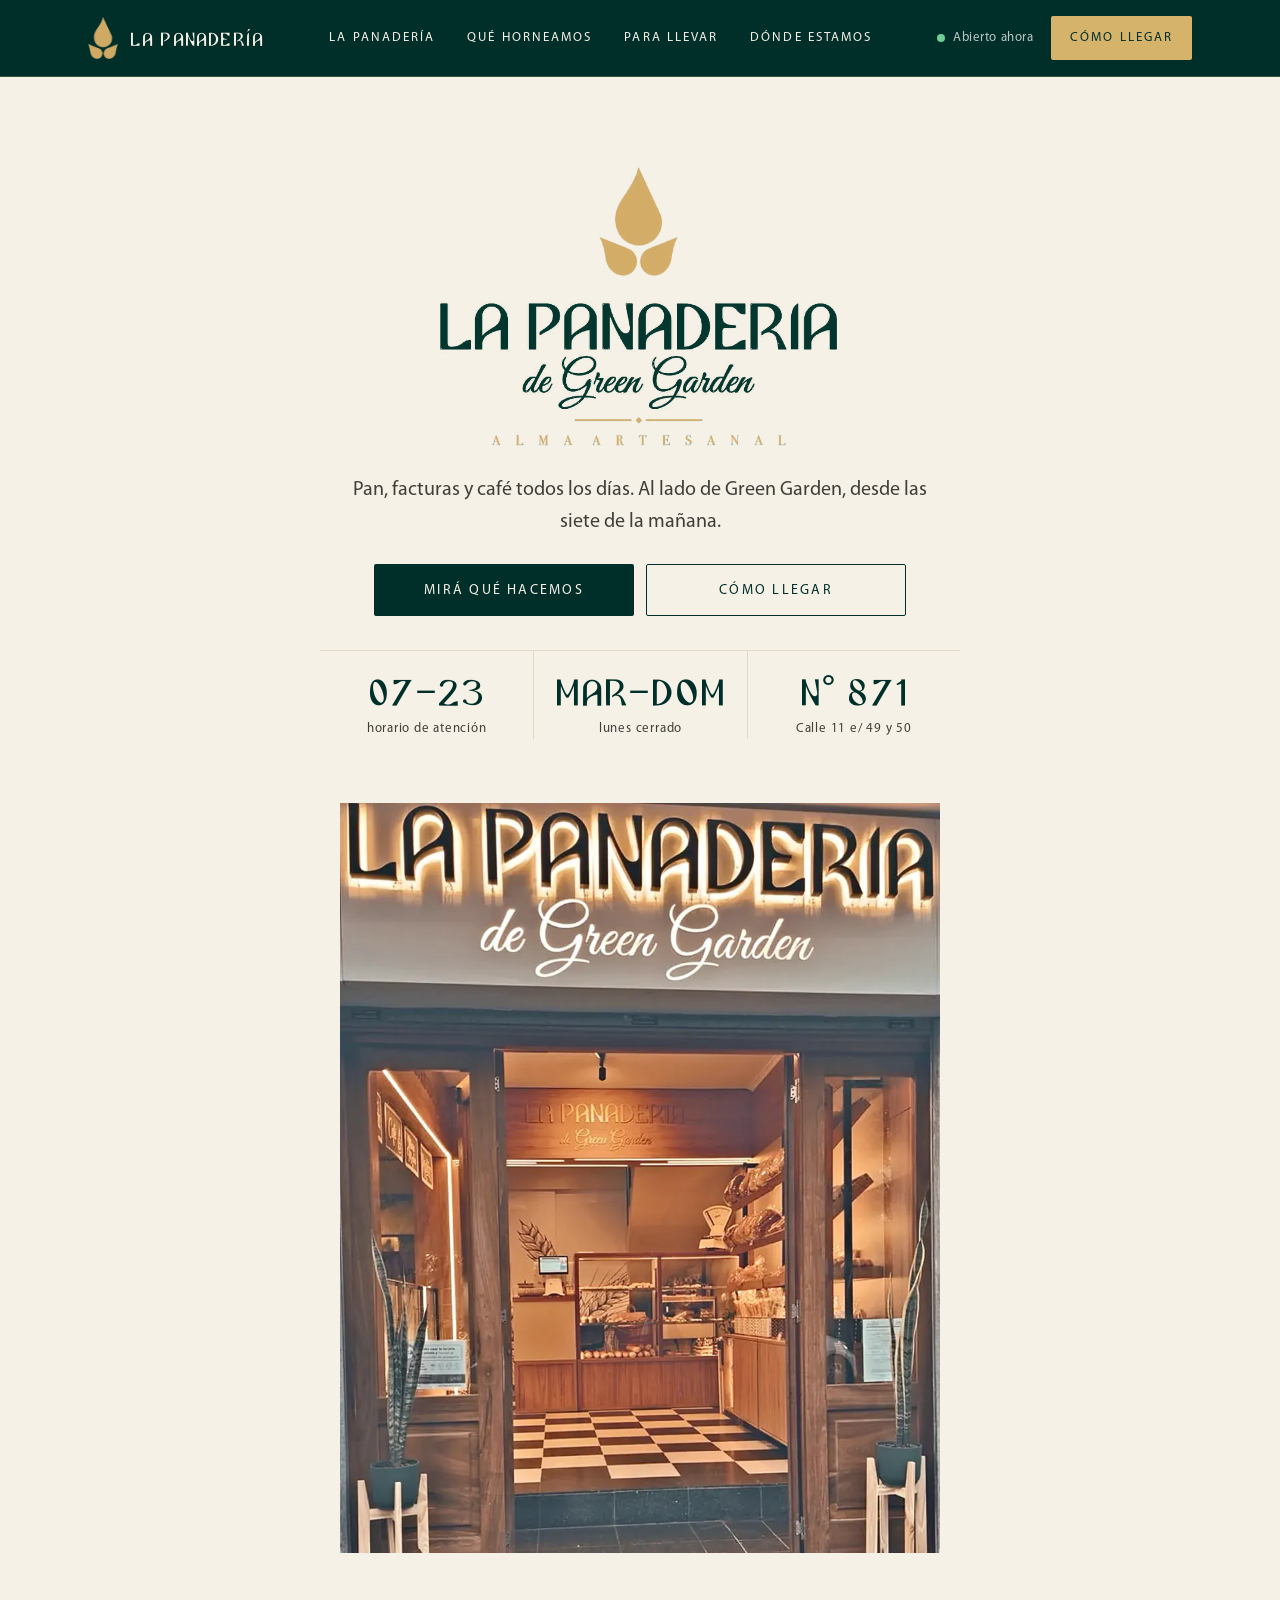
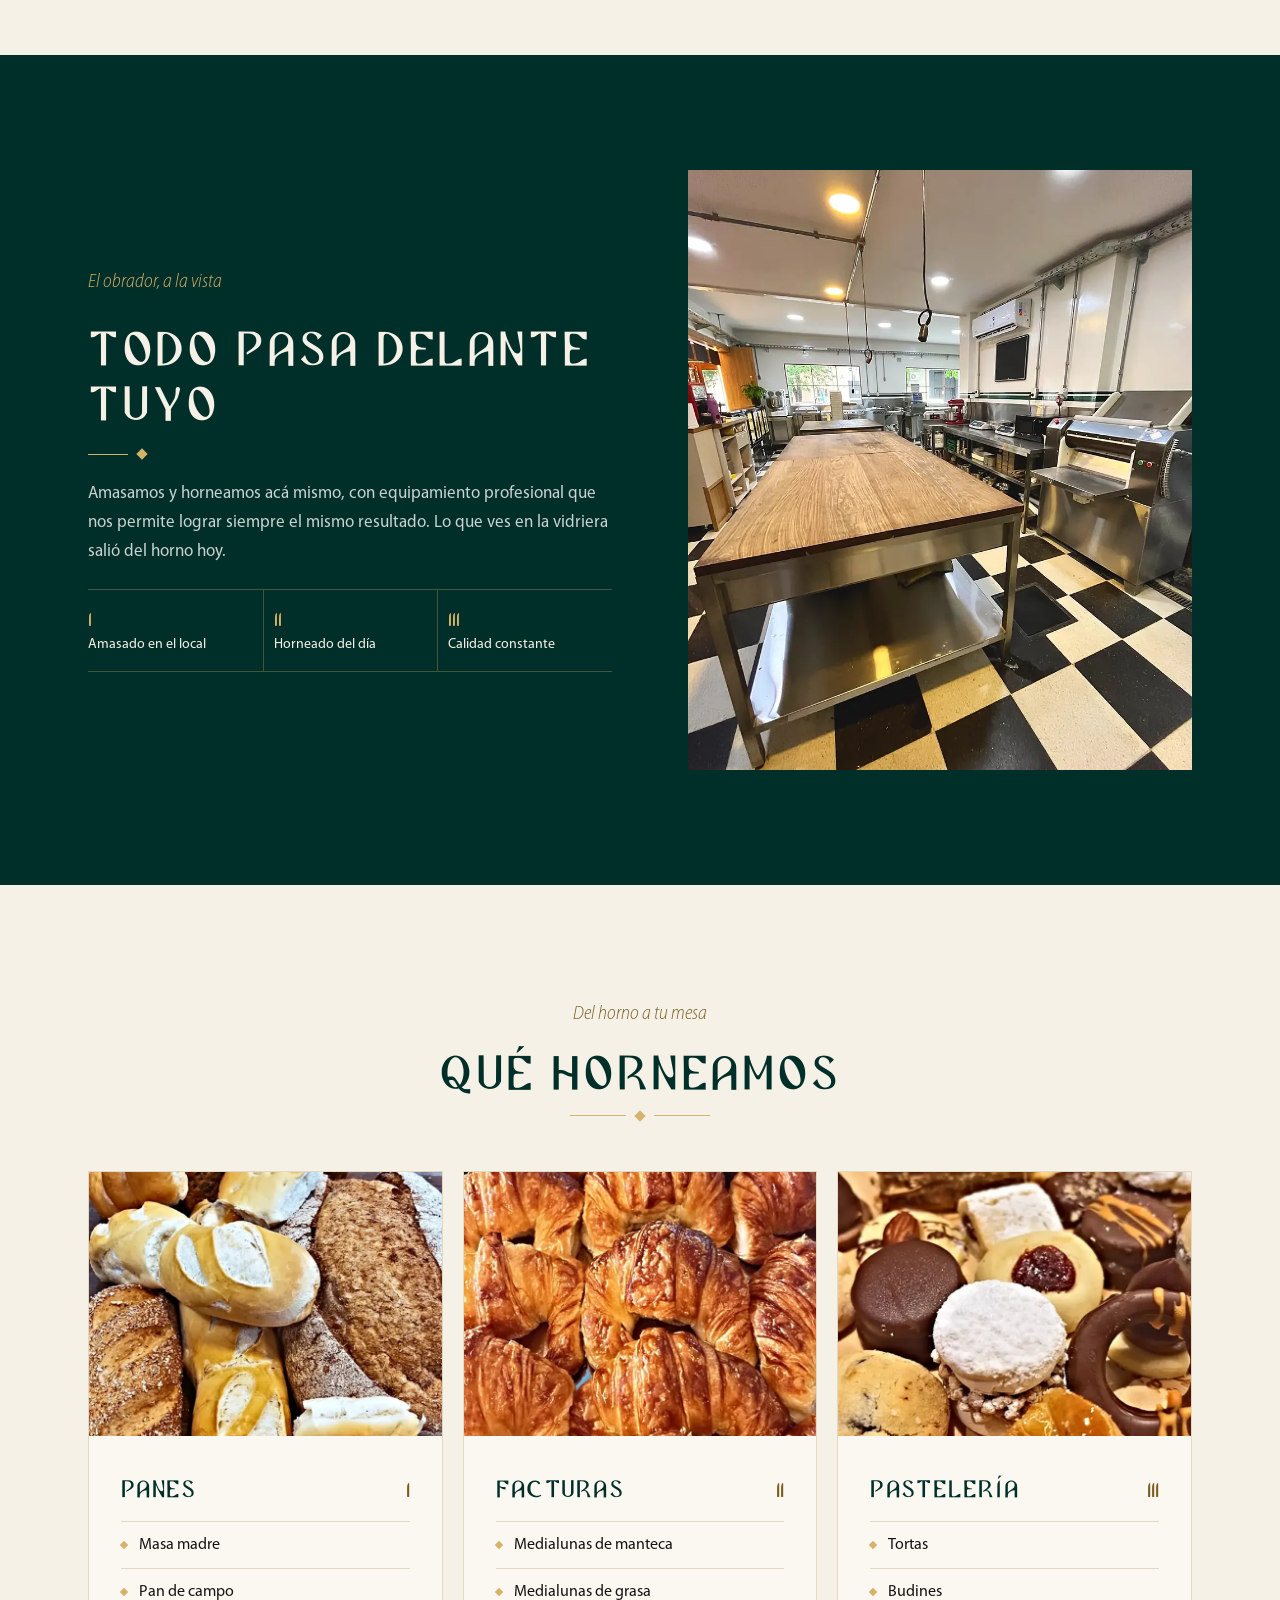
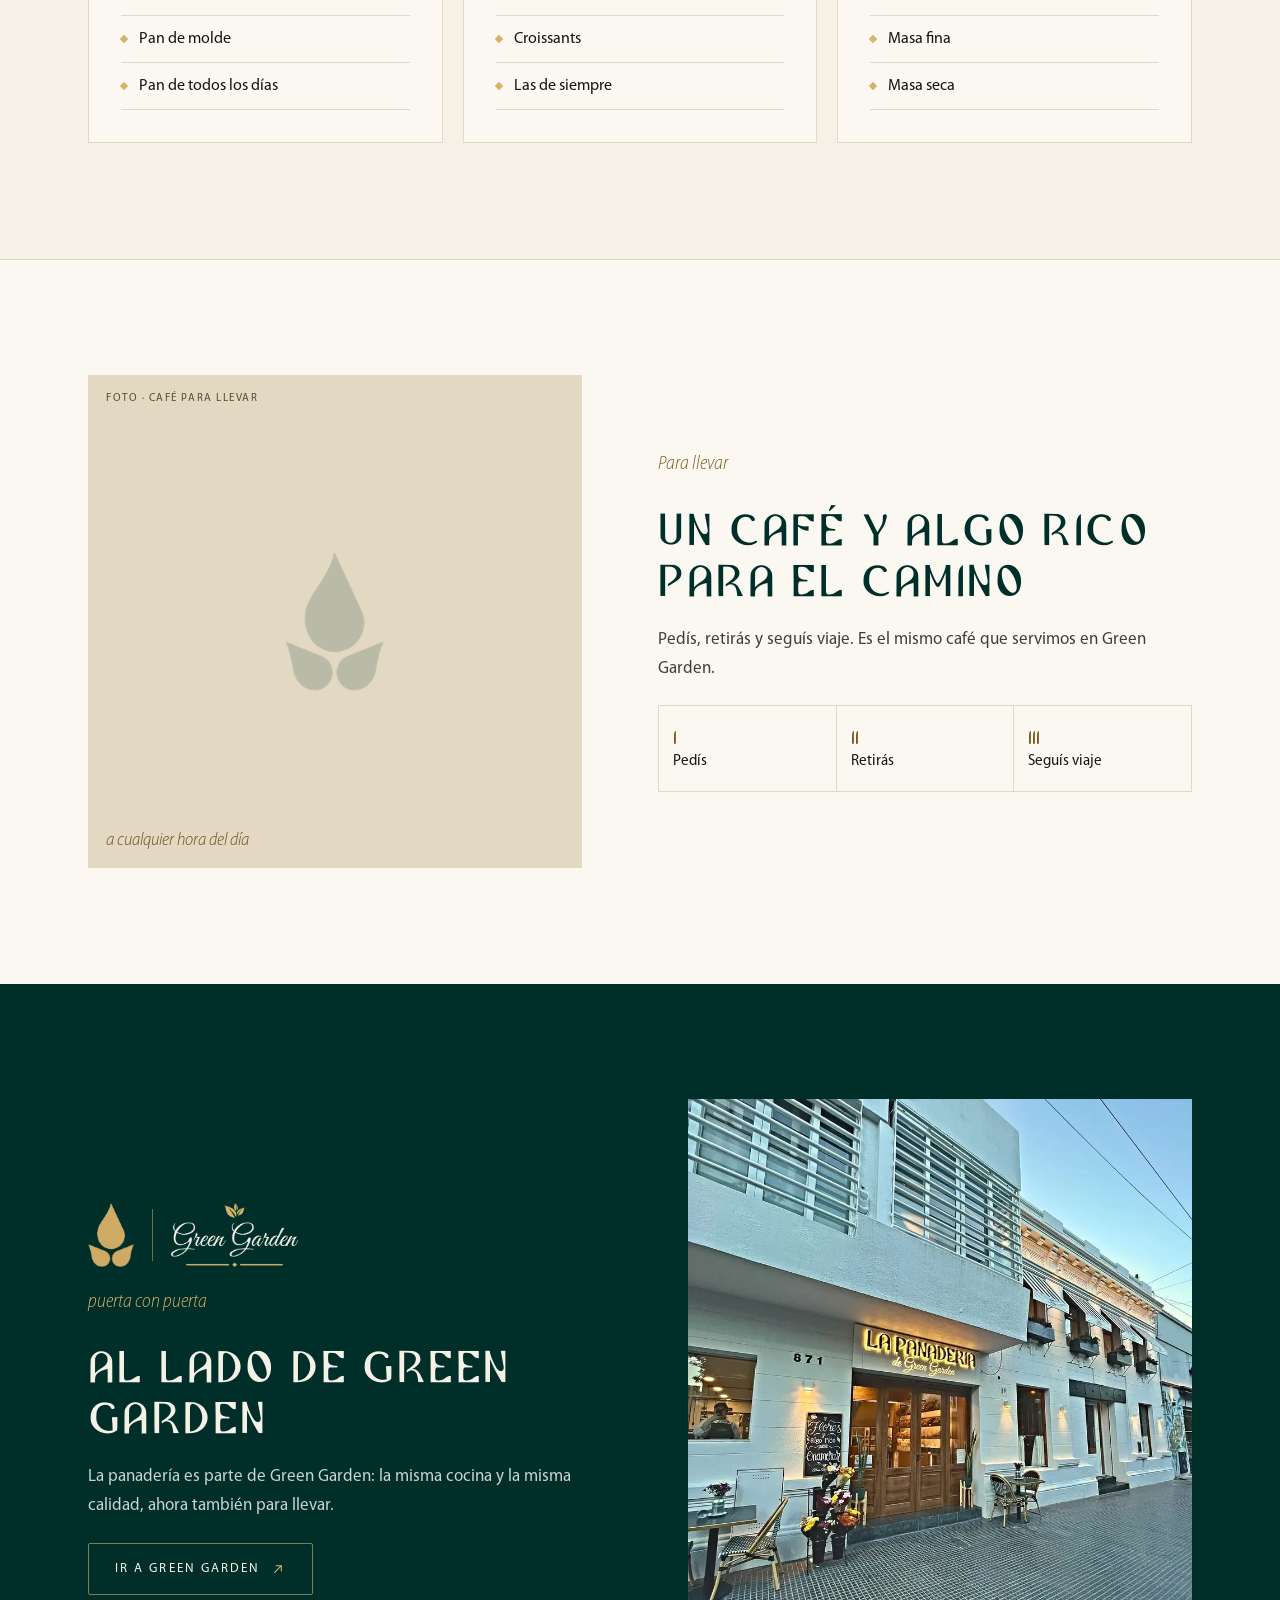
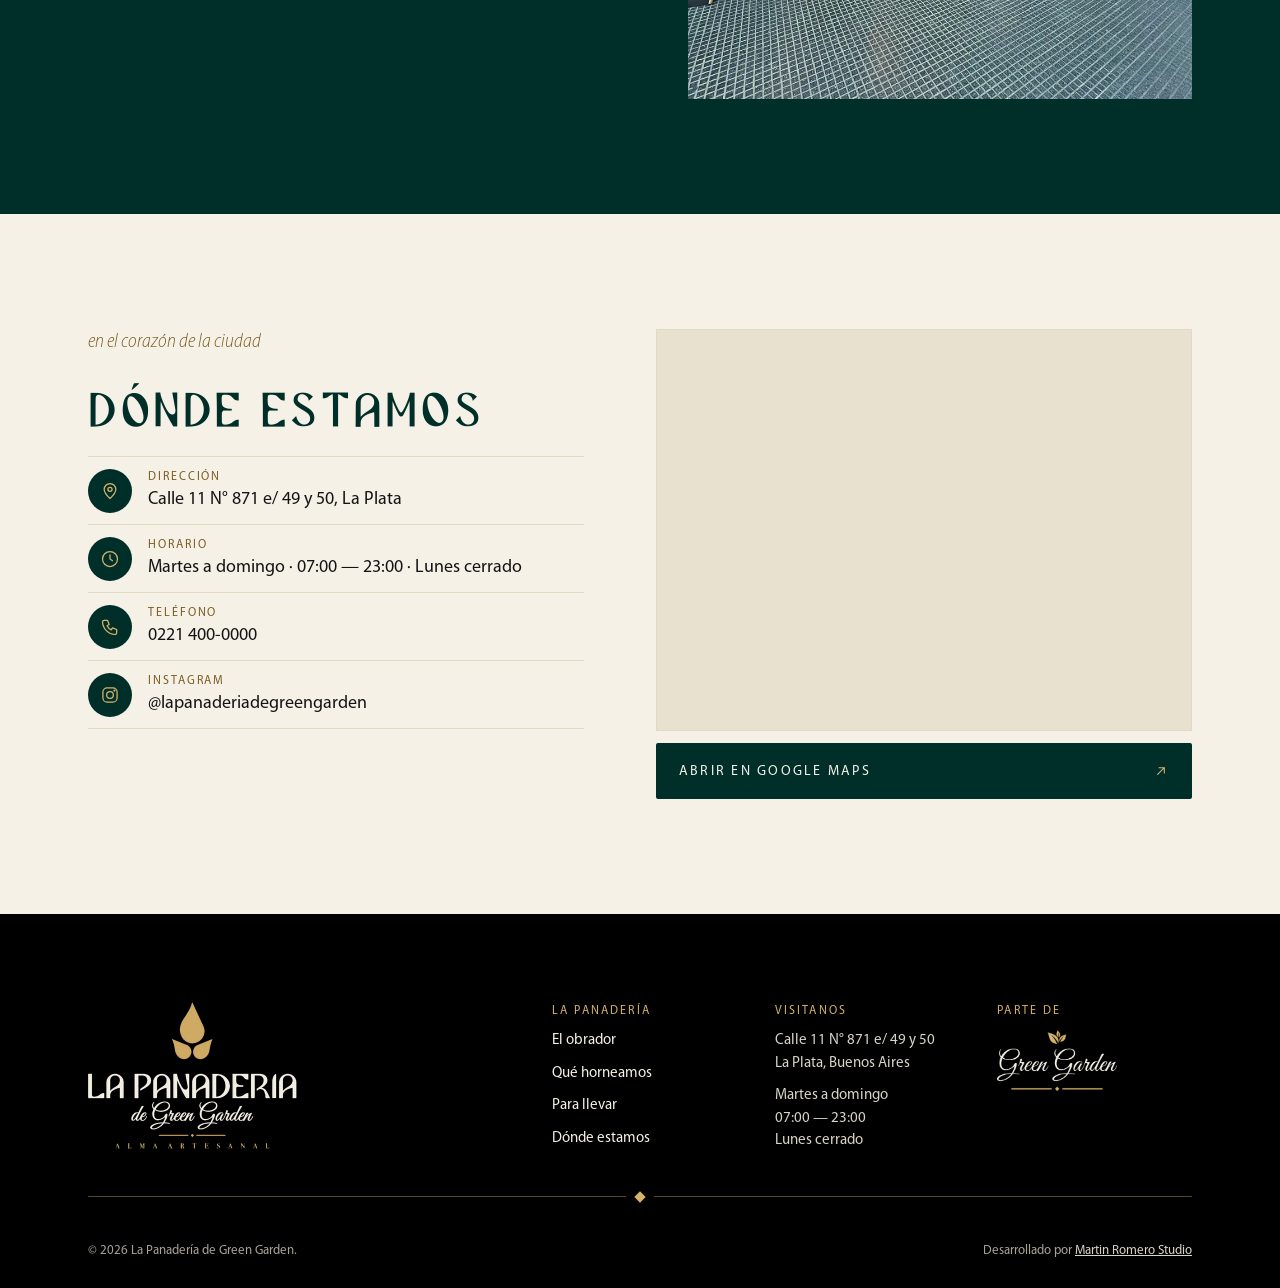
==== index.html @ d5b6a5be "Foto de las fachadas juntas en la sección Al lado de Green Garden Co-Authored-By: Claude Sonnet 5.5 " ====
<!doctype html>
<html lang="es">
<head>
<meta charset="utf-8">
<meta name="viewport" content="width=device-width, initial-scale=1">
<title>La Panadería de Green Garden</title>
<meta name="description" content="Pan, facturas y café todos los días. La Panadería de Green Garden, Calle 11 N° 871 e/ 49 y 50, La Plata. Abierto de martes a domingo de 07:00 a 23:00.">
<meta name="theme-color" content="#002f2a">
<meta property="og:type" content="website">
<meta property="og:locale" content="es_AR">
<meta property="og:site_name" content="La Panadería de Green Garden">
<meta property="og:title" content="La Panadería de Green Garden">
<meta property="og:description" content="Pan, facturas y café todos los días. Al lado de Green Garden, desde las siete de la mañana.">
<meta property="og:image" content="assets/img/og-image.jpg">
<meta property="og:image:width" content="1200">
<meta property="og:image:height" content="630">
<meta property="og:image:alt" content="Medialunas de manteca recién horneadas de La Panadería de Green Garden">
<!-- TODO (al tener dominio): og:image debe ser URL absoluta (https://TU-DOMINIO/assets/img/og-image.jpg); agregar también canonical y og:url -->
<meta name="twitter:card" content="summary_large_image">
<meta name="twitter:title" content="La Panadería de Green Garden">
<meta name="twitter:description" content="Pan, facturas y café todos los días. Al lado de Green Garden, desde las siete de la mañana.">
<meta name="twitter:image" content="assets/img/og-image.jpg">
<meta name="twitter:image:alt" content="Medialunas de manteca recién horneadas de La Panadería de Green Garden">
<link rel="icon" type="image/png" sizes="48x48" href="assets/img/favicon-48.png">
<link rel="apple-touch-icon" href="assets/img/apple-touch-icon.png">
<script type="application/ld+json">
{"@context":"https://schema.org","@type":"Bakery","name":"La Panadería de Green Garden","description":"Pan, facturas, pastelería y café para llevar, al lado de Green Garden.","servesCuisine":"Panadería","address":{"@type":"PostalAddress","streetAddress":"Calle 11 N° 871 e/ 49 y 50","addressLocality":"La Plata","addressRegion":"Buenos Aires","addressCountry":"AR"},"openingHoursSpecification":[{"@type":"OpeningHoursSpecification","dayOfWeek":["Tuesday","Wednesday","Thursday","Friday","Saturday","Sunday"],"opens":"07:00","closes":"23:00"}],"parentOrganization":{"@type":"Organization","name":"Green Garden","url":"https://www.greengarden.com.ar"}}
</script>
<link rel="preload" href="assets/fonts/GreenFont-Regular.woff2" as="font" type="font/woff2" crossorigin>
<link rel="preload" href="assets/fonts/GreenFont-Numeros.woff2" as="font" type="font/woff2" crossorigin>
<link rel="preload" href="assets/fonts/MyriadPro-Regular.woff2" as="font" type="font/woff2" crossorigin>
<link rel="stylesheet" href="styles.css">
</head>
<body>
<a class="skip" href="#inicio">Saltar al contenido</a>

<header class="site-header">
  <div class="header-in">
    <a class="brand" href="#inicio" aria-label="La Panadería de Green Garden, ir al inicio">
      <img src="assets/img/pan-iso.webp" alt="" width="30" height="42">
      <span class="brand-txt">
        <span class="brand-name">La Panadería</span>
      </span>
    </a>
    <nav class="nav-desk" aria-label="Principal">
      <a href="#mirada">La panadería</a>
      <a href="#horneamos">Qué horneamos</a>
      <a href="#vereda">Para llevar</a>
      <a href="#visitanos">Dónde estamos</a>
    </nav>
    <div class="header-right">
      <div class="status desk" data-status role="status">
        <span class="dot" aria-hidden="true"></span><span data-status-text>Abierto ahora</span>
      </div>
      <a class="btn btn-gold cta-desk" href="https://www.google.com/maps/search/?api=1&amp;query=Calle%2011%20871%20e%2049%20y%2050%20La%20Plata" target="_blank" rel="noopener">Cómo llegar</a>
      <button type="button" class="menu-btn" id="menu-btn" aria-label="Abrir menú" aria-expanded="false" aria-controls="nav-mob">
        <svg class="ico-open" width="22" height="22" viewBox="0 0 24 24" fill="none" stroke="currentColor" stroke-width="1.5" stroke-linecap="round" aria-hidden="true"><path d="M4 7h16M4 12h16M4 17h10"/></svg>
        <svg class="ico-close" width="22" height="22" viewBox="0 0 24 24" fill="none" stroke="currentColor" stroke-width="1.5" stroke-linecap="round" aria-hidden="true"><path d="M6 6l12 12M18 6L6 18"/></svg>
      </button>
    </div>
  </div>
  <nav class="nav-mob" id="nav-mob" aria-label="Menú móvil">
    <a href="#mirada">La panadería <span>→</span></a>
    <a href="#horneamos">Qué horneamos <span>→</span></a>
    <a href="#vereda">Para llevar <span>→</span></a>
    <a href="#visitanos">Dónde estamos <span>→</span></a>
    <div class="status" data-status><span class="dot" aria-hidden="true"></span><span><span data-status-text>Abierto ahora</span> · Martes a domingo 07:00 — 23:00</span></div>
  </nav>
</header>

<main>
  <section id="inicio" class="hero">
    <div class="wrap hero-top">
      <h1><img src="assets/img/pan-logo.webp" alt="La Panadería de Green Garden — Alma artesanal" width="672" height="473" fetchpriority="high" decoding="async"></h1>
      <p class="hero-lead">Pan, facturas y café todos los días. Al lado de Green Garden, desde las siete de la mañana.</p>
      <div class="hero-btns">
        <a class="btn btn-solid" href="#horneamos">Mirá qué hacemos</a>
        <a class="btn btn-line" href="#visitanos">Cómo llegar</a>
      </div>
      <div class="hero-meta">
        <div class="dato-num"><strong>07–23</strong><small>horario de atención</small></div>
        <div class="dato-num"><strong>Mar–Dom</strong><small>lunes cerrado</small></div>
        <div class="dato-num"><strong>N° 871</strong><small>Calle 11 e/ 49 y 50</small></div>
      </div>
    </div>
    <div class="wrap hero-photo">
      <figure class="photo photo-wide">
        <img class="cover" src="assets/img/fachada-la-panaderia.webp" width="900" height="1600" decoding="async" alt="Frente de La Panadería de Green Garden con el cartel iluminado, la puerta de madera abierta y el mostrador con panes al fondo">
      </figure>
    </div>
  </section>

  <section id="mirada" class="dark on-dark" aria-labelledby="mirada-titulo">
    <div class="wrap section split">
      <div class="col-text">
        <span class="eyebrow">El obrador, a la vista</span>
        <h2 id="mirada-titulo">Todo pasa delante tuyo</h2>
        <div class="divider left" aria-hidden="true"><i></i></div>
        <p class="lead">Amasamos y horneamos acá mismo, con equipamiento profesional que nos permite lograr siempre el mismo resultado. Lo que ves en la vidriera salió del horno hoy.</p>
        <ul class="pasos">
          <li><span class="num">I</span>Amasado en el local</li>
          <li><span class="num">II</span>Horneado del día</li>
          <li><span class="num">III</span>Calidad constante</li>
        </ul>
      </div>
      <div class="col-media">
        <figure class="photo photo-dark photo-obrador">
          <img class="cover" src="assets/img/obrador.webp" width="900" height="1200" loading="lazy" decoding="async" alt="Obrador de La Panadería: mesa de trabajo de madera y acero inoxidable, laminadora y batidoras sobre piso damero">
        </figure>
      </div>
    </div>
  </section>

  <section id="horneamos" aria-labelledby="horneamos-titulo">
    <div class="wrap horneamos">
      <div class="head-center">
        <span class="eyebrow">Del horno a tu mesa</span>
        <h2 id="horneamos-titulo">Qué horneamos</h2>
        <div class="divider" aria-hidden="true"><i></i></div>
      </div>
      <div class="prod">
        <article class="card">
          <figure class="photo"><img class="cover" src="assets/img/panes.webp" width="720" height="1280" loading="lazy" decoding="async" alt="Variedad de panes artesanales: pan de semillas, de salvado, baguettes y miñones sobre una tabla de madera"></figure>
          <div class="card-body">
            <div class="card-head"><h3>Panes</h3><span class="num" aria-hidden="true">I</span></div>
            <ul class="lista">
              <li><i class="rombo"></i>Masa madre</li>
              <li><i class="rombo"></i>Pan de campo</li>
              <li><i class="rombo"></i>Pan de molde</li>
              <li><i class="rombo"></i>Pan de todos los días</li>
            </ul>
          </div>
        </article>
        <article class="card">
          <figure class="photo"><img class="cover" src="assets/img/medialunas.webp" width="720" height="1280" loading="lazy" decoding="async" alt="Medialunas de manteca recién horneadas, brillantes y doradas, en una bandeja"></figure>
          <div class="card-body">
            <div class="card-head"><h3>Facturas</h3><span class="num" aria-hidden="true">II</span></div>
            <ul class="lista">
              <li><i class="rombo"></i>Medialunas de manteca</li>
              <li><i class="rombo"></i>Medialunas de grasa</li>
              <li><i class="rombo"></i>Croissants</li>
              <li><i class="rombo"></i>Las de siempre</li>
            </ul>
          </div>
        </article>
        <article class="card">
          <figure class="photo"><img class="cover" src="assets/img/pasteleria-masa-seca.webp" width="720" height="1280" loading="lazy" decoding="async" alt="Surtido de masa seca: alfajores de chocolate, pepas con dulce, cookies y barras de pastelería"></figure>
          <div class="card-body">
            <div class="card-head"><h3>Pastelería</h3><span class="num" aria-hidden="true">III</span></div>
            <ul class="lista">
              <li><i class="rombo"></i>Tortas</li>
              <li><i class="rombo"></i>Budines</li>
              <li><i class="rombo"></i>Masa fina</li>
              <li><i class="rombo"></i>Masa seca</li>
            </ul>
          </div>
        </article>
      </div>
    </div>
  </section>

  <section id="vereda" class="vereda" aria-labelledby="vereda-titulo">
    <div class="wrap section split">
      <div class="col-media">
        <figure class="photo photo-cafe">
          <img class="ph" src="assets/img/pan-iso-green.webp" width="131" height="184" loading="lazy" decoding="async" alt="" aria-hidden="true">
          <span class="tag">Foto · Café para llevar</span>
          <figcaption class="quote">a cualquier hora del día</figcaption>
        </figure>
      </div>
      <div class="col-text">
        <span class="eyebrow">Para llevar</span>
        <h2 id="vereda-titulo">Un café y algo rico para el camino</h2>
        <p class="lead">Pedís, retirás y seguís viaje. Es el mismo café que servimos en Green Garden.</p>
        <ol class="pasos">
          <li><span class="num">I</span>Pedís</li>
          <li><span class="num">II</span>Retirás</li>
          <li><span class="num">III</span>Seguís viaje</li>
        </ol>
      </div>
    </div>
  </section>

  <section class="dark on-dark gg" aria-labelledby="gg-titulo">
    <div class="wrap section split">
      <div class="col-text">
        <div class="logos">
          <img src="assets/img/pan-iso.webp" alt="La Panadería" width="46" height="64" loading="lazy" decoding="async">
          <span aria-hidden="true"></span>
          <img src="assets/img/gg-logo-light.webp" alt="Green Garden" width="128" height="64" loading="lazy" decoding="async">
        </div>
        <span class="eyebrow">puerta con puerta</span>
        <h2 id="gg-titulo">Al lado de Green Garden</h2>
        <p class="lead">La panadería es parte de Green Garden: la misma cocina y la misma calidad, ahora también para llevar.</p>
        <a class="btn btn-ghost" href="https://www.greengarden.com.ar" target="_blank" rel="noopener">Ir a Green Garden
          <svg width="16" height="16" viewBox="0 0 24 24" fill="none" stroke="#d6b36a" stroke-width="1.6" stroke-linecap="round" stroke-linejoin="round" aria-hidden="true"><path d="M7 17L17 7M9 7h8v8"/></svg>
        </a>
      </div>
      <div class="col-media">
        <figure class="photo photo-dark photo-gg">
          <img class="cover" src="assets/img/fachadas-juntas.webp" width="900" height="1200" loading="lazy" decoding="async" alt="Fachada de La Panadería de Green Garden, con su cartel iluminado y flores en la vereda, junto a la fachada de Green Garden con toldos a rayas">
        </figure>
      </div>
    </div>
  </section>

  <section id="visitanos" aria-labelledby="visita-titulo">
    <div class="wrap visitanos">
      <div class="col-text">
        <span class="eyebrow">en el corazón de la ciudad</span>
        <h2 id="visita-titulo">Dónde estamos</h2>
        <div class="datos">
          <div class="dato">
            <span class="ico"><svg width="20" height="20" viewBox="0 0 24 24" fill="none" stroke="currentColor" stroke-width="1.5" aria-hidden="true"><path d="M12 21s-7-6.2-7-11a7 7 0 0 1 14 0c0 4.8-7 11-7 11z"/><circle cx="12" cy="10" r="2.5"/></svg></span>
            <span><small>Dirección</small><b>Calle 11 N° 871 e/ 49 y 50, La Plata</b></span>
          </div>
          <div class="dato">
            <span class="ico"><svg width="20" height="20" viewBox="0 0 24 24" fill="none" stroke="currentColor" stroke-width="1.5" stroke-linecap="round" aria-hidden="true"><circle cx="12" cy="12" r="9"/><path d="M12 7v5l3 2"/></svg></span>
            <span><small>Horario</small><b>Martes a domingo · 07:00 — 23:00 · Lunes cerrado</b></span>
          </div>
          <!-- TODO: confirmar teléfono real con el cliente (0221 400-0000 parece de relleno) -->
          <a class="dato" href="tel:+542214000000">
            <span class="ico"><svg width="20" height="20" viewBox="0 0 24 24" fill="none" stroke="currentColor" stroke-width="1.5" stroke-linejoin="round" aria-hidden="true"><path d="M5 4h4l2 5-2.5 1.5a11 11 0 0 0 5 5L15 13l5 2v4a2 2 0 0 1-2 2A16 16 0 0 1 3 6a2 2 0 0 1 2-2z"/></svg></span>
            <span><small>Teléfono</small><b>0221 400-0000</b></span>
          </a>
          <!-- TODO: reemplazar por la URL real del perfil de Instagram -->
          <a class="dato" href="https://instagram.com/" target="_blank" rel="noopener">
            <span class="ico"><svg width="20" height="20" viewBox="0 0 24 24" fill="none" stroke="currentColor" stroke-width="1.5" aria-hidden="true"><rect x="3.5" y="3.5" width="17" height="17" rx="5"/><circle cx="12" cy="12" r="4"/><circle cx="17.3" cy="6.7" r=".6"/></svg></span>
            <span><small>Instagram</small><b>@lapanaderiadegreengarden</b></span>
          </a>
        </div>
      </div>
      <div class="mapa-col">
        <div class="mapa">
          <iframe title="Mapa: Calle 11 N° 871 e/ 49 y 50, La Plata" loading="lazy" referrerpolicy="no-referrer-when-downgrade" src="https://www.google.com/maps?q=Calle%2011%20871%20e%2049%20y%2050%20La%20Plata&amp;output=embed"></iframe>
        </div>
        <a class="btn btn-solid btn-map" href="https://www.google.com/maps/search/?api=1&amp;query=Calle%2011%20871%20e%2049%20y%2050%20La%20Plata" target="_blank" rel="noopener">Abrir en Google Maps
          <svg width="16" height="16" viewBox="0 0 24 24" fill="none" stroke="#d6b36a" stroke-width="1.6" stroke-linecap="round" stroke-linejoin="round" aria-hidden="true"><path d="M7 17L17 7M9 7h8v8"/></svg>
        </a>
      </div>
    </div>
  </section>
</main>

<footer class="site-footer">
  <div class="wrap foot-in">
    <div class="foot-top">
      <img src="assets/img/pan-logo-light.webp" alt="La Panadería de Green Garden" width="210" height="148" loading="lazy" decoding="async">
      <div class="foot-cols">
        <nav class="foot-col" aria-label="Pie de página">
          <h3>La panadería</h3>
          <a href="#mirada">El obrador</a>
          <a href="#horneamos">Qué horneamos</a>
          <a href="#vereda">Para llevar</a>
          <a href="#visitanos">Dónde estamos</a>
        </nav>
        <div class="foot-col">
          <h3>Visitanos</h3>
          <span>Calle 11 N° 871 e/ 49 y 50<br>La Plata, Buenos Aires</span>
          <span>Martes a domingo<br>07:00 — 23:00<br>Lunes cerrado</span>
        </div>
        <div class="foot-col">
          <h3>Parte de</h3>
          <a href="https://www.greengarden.com.ar" target="_blank" rel="noopener"><img src="assets/img/gg-logo-light.webp" alt="Green Garden" width="120" height="60" loading="lazy" decoding="async"></a>
        </div>
      </div>
    </div>
    <div class="divider full" aria-hidden="true"><i></i></div>
    <div class="foot-bottom">
      <span>© <span id="year">2026</span> La Panadería de Green Garden.</span>
      <span>Desarrollado por <a href="https://www.martinromerostudio.com.ar" target="_blank" rel="noopener">Martin Romero Studio</a></span>
    </div>
  </div>
</footer>

<script src="main.js" defer></script>
</body>
</html>
---- styles.css ----
/* La Panadería de Green Garden — estilos */
@font-face{font-family:"GG Display";src:url("assets/fonts/GreenFont-Regular.woff2") format("woff2");font-display:swap}
@font-face{font-family:"GG Display";src:url("assets/fonts/GreenFont-Numeros.woff2") format("woff2");font-display:swap;unicode-range:U+0030-0039}
@font-face{font-family:"GG Sans";src:url("assets/fonts/MyriadPro-Regular.woff2") format("woff2");font-display:swap}
@font-face{font-family:"GG Italic";src:url("assets/fonts/MyriadPro-LightSemiCnIt.woff2") format("woff2");font-display:swap}

:root{
  --verde:#002f2a;
  --verde-2:#0b3f39;
  --dorado:#d6b36a;
  --dorado-txt:#7A5C22;
  --crema:#F6F1E6;
  --crema-2:#FBF8F1;
  --crema-3:#E9E1CF;
  --linea:#E3D9C3;
  --tinta:#141414;
  --tinta-2:#3F3F3A;
  --header-h:76px;
  --gutter:clamp(20px,5vw,48px);
  --display:"GG Display","GG Sans","Myriad Pro","Segoe UI",sans-serif;
  --sans:"GG Sans","Myriad Pro","Segoe UI",sans-serif;
  --italic:"GG Italic","GG Sans","Myriad Pro","Segoe UI",sans-serif;
  --radius:2px;
}

*,*::before,*::after{box-sizing:border-box}
html{scroll-behavior:smooth}
body{margin:0;font-family:var(--sans);color:var(--tinta);background:var(--crema);line-height:1.5;-webkit-font-smoothing:antialiased}
img{max-width:100%;height:auto;display:block}
a{color:var(--dorado-txt)}
a:hover{color:var(--verde)}
section[id]{scroll-margin-top:var(--header-h)}
:focus-visible{outline:2px solid var(--dorado);outline-offset:3px}
.skip{position:absolute;left:-9999px;top:8px;background:var(--dorado);color:var(--verde);padding:10px 16px;z-index:50}
.skip:focus{left:8px}

.wrap{max-width:1200px;margin:0 auto;padding-inline:var(--gutter)}

/* ---------- tipografía común ---------- */
.eyebrow{font-family:var(--italic);font-size:19px;color:var(--dorado-txt)}
.on-dark .eyebrow,.on-dark.eyebrow{color:var(--dorado)}
h2{margin:0;font-family:var(--display);font-weight:400;text-transform:uppercase;letter-spacing:.05em;line-height:1.05;font-size:clamp(32px,4.4vw,52px);color:var(--verde)}
.on-dark h2{color:var(--crema)}
.lead{margin:0;font-size:17px;line-height:1.7;color:var(--tinta-2)}
.on-dark .lead{color:#C9D3CF}

/* divisor: línea, rombo, línea */
.divider{display:flex;align-items:center;gap:10px}
.divider::before,.divider::after{content:"";width:56px;height:1px;background:var(--dorado)}
.divider i{width:8px;height:8px;background:var(--dorado);transform:rotate(45deg)}
.divider.left::before{width:40px}
.divider.left::after{display:none}
.divider.full::before,.divider.full::after{flex:1;width:auto;background:rgba(214,179,106,.4)}

.rombo{flex:none;width:6px;height:6px;background:var(--dorado);transform:rotate(45deg)}

/* ---------- botones ---------- */
.btn{display:inline-flex;align-items:center;justify-content:center;gap:10px;min-height:52px;padding:0 28px;border-radius:var(--radius);font-size:14px;letter-spacing:.16em;text-transform:uppercase;text-decoration:none;border:1px solid transparent;cursor:pointer;transition:background .2s,color .2s,border-color .2s}
.btn-solid{background:var(--verde);color:var(--crema)}
.btn-solid:hover{background:var(--verde-2);color:var(--crema)}
.btn-line{border-color:var(--verde);color:var(--verde)}
.btn-line:hover{background:var(--verde);color:var(--crema)}
.btn-gold{background:var(--dorado);color:var(--verde);min-height:44px;padding:0 18px;font-size:13px}
.btn-gold:hover{background:#e3c382;color:var(--verde)}
.btn-ghost{border-color:rgba(214,179,106,.6);color:var(--crema);font-size:13px;padding:0 26px}
.btn-ghost:hover{background:var(--dorado);color:var(--verde)}
.btn svg{flex:none}

/* ---------- header ---------- */
.site-header{position:sticky;top:0;z-index:20;background:var(--verde);border-bottom:1px solid rgba(214,179,106,.28)}
.header-in{max-width:1200px;margin:0 auto;padding-inline:var(--gutter);height:var(--header-h);display:flex;align-items:center;justify-content:space-between;gap:16px}
.brand{display:flex;align-items:center;gap:12px;flex:none;text-decoration:none}
.brand img{height:42px;width:auto}
.brand-txt{display:flex;flex-direction:column;line-height:1}
.brand-name{font-family:var(--display);text-transform:uppercase;font-size:20px;letter-spacing:.06em;color:var(--crema)}
.brand-sub{font-family:var(--italic);font-size:14px;color:var(--dorado);margin-top:3px}
.nav-desk{display:none;align-items:center;gap:32px}
.nav-desk a{color:var(--crema);text-decoration:none;font-size:13px;letter-spacing:.16em;text-transform:uppercase;padding:6px 0;border-bottom:1px solid transparent}
.nav-desk a:hover{color:var(--dorado);border-bottom-color:var(--dorado)}
.header-right{display:flex;align-items:center;gap:18px}
.status{display:none;align-items:center;gap:8px;color:#B9C7C2;font-size:13px;letter-spacing:.04em}
.dot{width:8px;height:8px;border-radius:50%;background:#C9A24E}
.is-open .dot{background:#6FCF97}
.cta-desk{display:none}
.menu-btn{width:48px;height:48px;display:flex;align-items:center;justify-content:center;background:transparent;border:1px solid rgba(214,179,106,.5);border-radius:var(--radius);color:var(--crema);cursor:pointer;padding:0}
.menu-btn .ico-close{display:none}
.menu-btn[aria-expanded="true"] .ico-close{display:block}
.menu-btn[aria-expanded="true"] .ico-open{display:none}
.nav-mob{display:none;flex-direction:column;padding:8px var(--gutter) 28px;background:var(--verde);border-top:1px solid rgba(214,179,106,.2)}
.nav-mob.open{display:flex}
.nav-mob a{display:flex;align-items:center;justify-content:space-between;min-height:60px;border-bottom:1px solid rgba(246,241,230,.12);color:var(--crema);text-decoration:none;font-family:var(--display);text-transform:uppercase;font-size:24px;letter-spacing:.06em}
.nav-mob a span{color:var(--dorado);font-size:18px}
.nav-mob .status{display:flex;margin-top:22px;font-size:15px}

@media (min-width:900px){
  .nav-desk,.status.desk,.cta-desk{display:flex}
  .menu-btn,.nav-mob{display:none !important}
}

/* ---------- hero ---------- */
.hero-top{display:flex;flex-direction:column;align-items:center;text-align:center;gap:26px;padding-block:clamp(48px,7vw,96px) clamp(40px,5vw,64px)}
.hero h1{margin:0;width:clamp(240px,32vw,400px)}
.hero h1 img{width:100%;height:auto}
.hero-lead{margin:0;max-width:30em;font-size:clamp(17px,1.6vw,20px);line-height:1.6;color:var(--tinta-2)}
.hero-btns{display:flex;flex-wrap:wrap;justify-content:center;gap:12px;width:100%}
.hero-btns .btn{flex:1 1 auto;max-width:260px}
.hero-meta{display:grid;grid-template-columns:repeat(3,minmax(0,1fr));width:100%;max-width:640px;margin-top:8px;border-top:1px solid var(--linea)}
.hero-meta .dato-num{padding:20px 6px 0;text-align:center}
.hero-meta .dato-num+.dato-num{border-left:1px solid var(--linea)}
.hero-meta strong{display:block;font-family:var(--display);font-weight:400;text-transform:uppercase;letter-spacing:.03em;line-height:1;white-space:nowrap;font-size:clamp(17px,5.2vw,40px);color:var(--verde)}
.hero-meta small{display:block;margin-top:8px;font-size:13px;letter-spacing:.06em;color:var(--tinta-2)}
.hero-photo{padding-bottom:clamp(56px,8vw,104px)}

/* ---------- foto / placeholder ---------- */
.photo{position:relative;margin:0;background:var(--crema-3);display:flex;align-items:center;justify-content:center;overflow:hidden}
.photo img.ph{width:clamp(48px,7vw,90px);opacity:.18}
.photo img.cover{position:absolute;inset:0;width:100%;height:100%;object-fit:cover}
.photo .tag{position:absolute;color:#5A4A2A;font-size:11px;letter-spacing:.14em;text-transform:uppercase}
.photo .quote{position:absolute;font-family:var(--italic);font-size:18px;color:#6B4F1C}
.photo-wide{aspect-ratio:4/5;width:100%;max-width:600px;margin-inline:auto}
.photo-wide img.cover{object-position:50% 0}
.photo-wide .tag{left:18px;bottom:16px}
.photo-wide .quote{right:18px;bottom:14px}
.photo-dark{background:var(--verde-2);outline:1px solid rgba(214,179,106,.45);outline-offset:-14px}
.photo-dark .tag{color:#B9C7C2;left:28px}
.photo-dark .quote{color:var(--dorado);font-size:20px;left:28px;bottom:26px}
.photo-dark img.ph{width:22%;opacity:.3}

/* ---------- secciones ---------- */
.section{padding-block:clamp(64px,9vw,120px)}
.split{display:flex;flex-wrap:wrap;align-items:center;gap:clamp(40px,6vw,80px)}
.split > *{min-width:0}
.col-text{flex:1 1 420px;display:flex;flex-direction:column;gap:22px}
.col-media{flex:1 1 400px}
.dark{background:var(--verde);color:var(--crema)}

/* mirada */
.pasos{margin:0;padding:0;list-style:none;display:grid;grid-template-columns:repeat(3,minmax(0,1fr));border-top:1px solid rgba(214,179,106,.3);border-bottom:1px solid rgba(214,179,106,.3)}
.pasos li{padding:16px 10px;border-left:1px solid rgba(214,179,106,.3);display:flex;flex-direction:column;gap:6px;font-size:14px;line-height:1.35}
.pasos li:first-child{padding-left:0;border-left:0}
.pasos li:last-child{padding-right:0}
.num{font-family:var(--display);font-size:20px;color:var(--dorado-txt);line-height:1.2}
.on-dark .num{color:var(--dorado)}
.photo-obrador{aspect-ratio:4/5;max-height:600px;width:100%}
.photo-obrador .tag{top:28px}

/* horneamos */
.horneamos{padding-block:clamp(64px,9vw,128px);display:flex;flex-direction:column;gap:clamp(32px,4vw,52px)}
.head-center{display:flex;flex-direction:column;align-items:center;text-align:center;gap:14px}
.prod{display:grid;grid-template-columns:minmax(0,1fr);gap:16px}
.card{display:flex;flex-direction:column;background:var(--crema-2);border:1px solid var(--linea);min-width:0}
.card .photo{aspect-ratio:4/3}
.card .photo .tag{left:14px;right:14px;bottom:12px}
.card-body{display:flex;flex-direction:column;gap:14px;padding:clamp(22px,2.6vw,32px)}
.card-head{display:flex;align-items:baseline;justify-content:space-between;gap:12px}
.card h3{margin:0;font-family:var(--display);font-weight:400;text-transform:uppercase;font-size:26px;letter-spacing:.05em;color:var(--verde)}
.card .num{font-size:22px}
.lista{margin:0;padding:0;list-style:none;display:flex;flex-direction:column;border-top:1px solid var(--linea)}
.lista li{display:flex;align-items:center;gap:12px;padding:11px 0;border-bottom:1px solid var(--linea);font-size:16px}
@media (min-width:900px){.prod{grid-template-columns:repeat(3,minmax(0,1fr));gap:20px}}

/* vereda */
.vereda{background:var(--crema-2);border-top:1px solid var(--linea)}
.vereda .split{flex-wrap:wrap-reverse}
.vereda .col-media{flex-basis:380px}
.vereda h2{font-size:clamp(30px,4vw,48px);line-height:1.06}
.photo-cafe{aspect-ratio:1/1;max-height:520px;background:var(--linea)}
.photo-cafe img.ph{width:20%}
.photo-cafe .tag{left:18px;top:16px}
.photo-cafe .quote{left:18px;bottom:14px}
.vereda .pasos{gap:1px;background:var(--linea);border:1px solid var(--linea)}
.vereda .pasos li{background:var(--crema-2);border-left:0;padding:18px 14px;gap:4px;font-size:15px}
.vereda .pasos li:first-child{padding-left:14px}
.vereda .pasos li:last-child{padding-right:14px}

/* al lado de GG */
.gg h2{font-size:clamp(30px,4vw,48px);line-height:1.06}
.logos{display:flex;align-items:center;gap:18px}
.logos img{height:64px;width:auto}
.logos span{width:1px;height:52px;background:rgba(214,179,106,.5)}
.gg .btn{align-self:flex-start}
.photo-gg{aspect-ratio:4/5;max-height:600px;width:100%}
.photo-gg img.cover{object-position:50% 45%}

/* visitanos */
.visitanos{padding-block:clamp(64px,9vw,128px);display:flex;flex-wrap:wrap;gap:clamp(40px,6vw,72px)}
.visitanos > *{min-width:0}
.visitanos .col-text{flex-basis:400px}
.datos{display:flex;flex-direction:column;border-top:1px solid var(--linea)}
.dato{display:flex;align-items:center;gap:16px;min-height:68px;border-bottom:1px solid var(--linea);color:var(--tinta);text-decoration:none}
a.dato:hover{color:var(--dorado-txt)}
.dato .ico{flex:none;width:44px;height:44px;display:flex;align-items:center;justify-content:center;background:var(--verde);color:var(--dorado);border-radius:50%}
.dato small{display:block;font-size:12px;letter-spacing:.16em;text-transform:uppercase;color:var(--dorado-txt)}
.dato b{display:block;font-weight:400;font-size:18px;overflow-wrap:anywhere}
.mapa-col{flex:1 1 440px;display:flex;flex-direction:column;gap:12px}
.mapa{aspect-ratio:4/3;background:var(--crema-3);border:1px solid var(--linea)}
.mapa iframe{width:100%;height:100%;border:0;display:block}
.btn-map{justify-content:space-between;min-height:56px;padding:0 22px;width:100%}

/* footer */
.site-footer{background:#000;color:var(--crema)}
.foot-in{padding-block:clamp(56px,7vw,88px) 28px;display:flex;flex-direction:column;gap:40px}
.foot-top{display:flex;flex-wrap:wrap;gap:40px 64px;justify-content:space-between;align-items:flex-start}
.foot-top > img{width:210px;height:auto}
.foot-cols{flex:1 1 min(420px,100%);min-width:0;max-width:640px;display:grid;grid-template-columns:repeat(auto-fit,minmax(150px,1fr));gap:28px}
.foot-col{display:flex;flex-direction:column;gap:10px;font-size:15px;line-height:1.5;color:#D9D4C8}
.foot-col h3{margin:0;font-family:var(--sans);font-weight:400;font-size:12px;letter-spacing:.18em;text-transform:uppercase;color:var(--dorado)}
.foot-col a{color:var(--crema);text-decoration:none}
.foot-col a:hover{color:var(--dorado)}
.foot-col img{width:120px;height:auto}
.foot-bottom{display:flex;flex-wrap:wrap;justify-content:space-between;gap:8px 24px;font-size:13px;color:#A8A397}
.foot-bottom a{color:#D9D4C8}

@media (prefers-reduced-motion:reduce){html{scroll-behavior:auto}*{transition:none !important}}
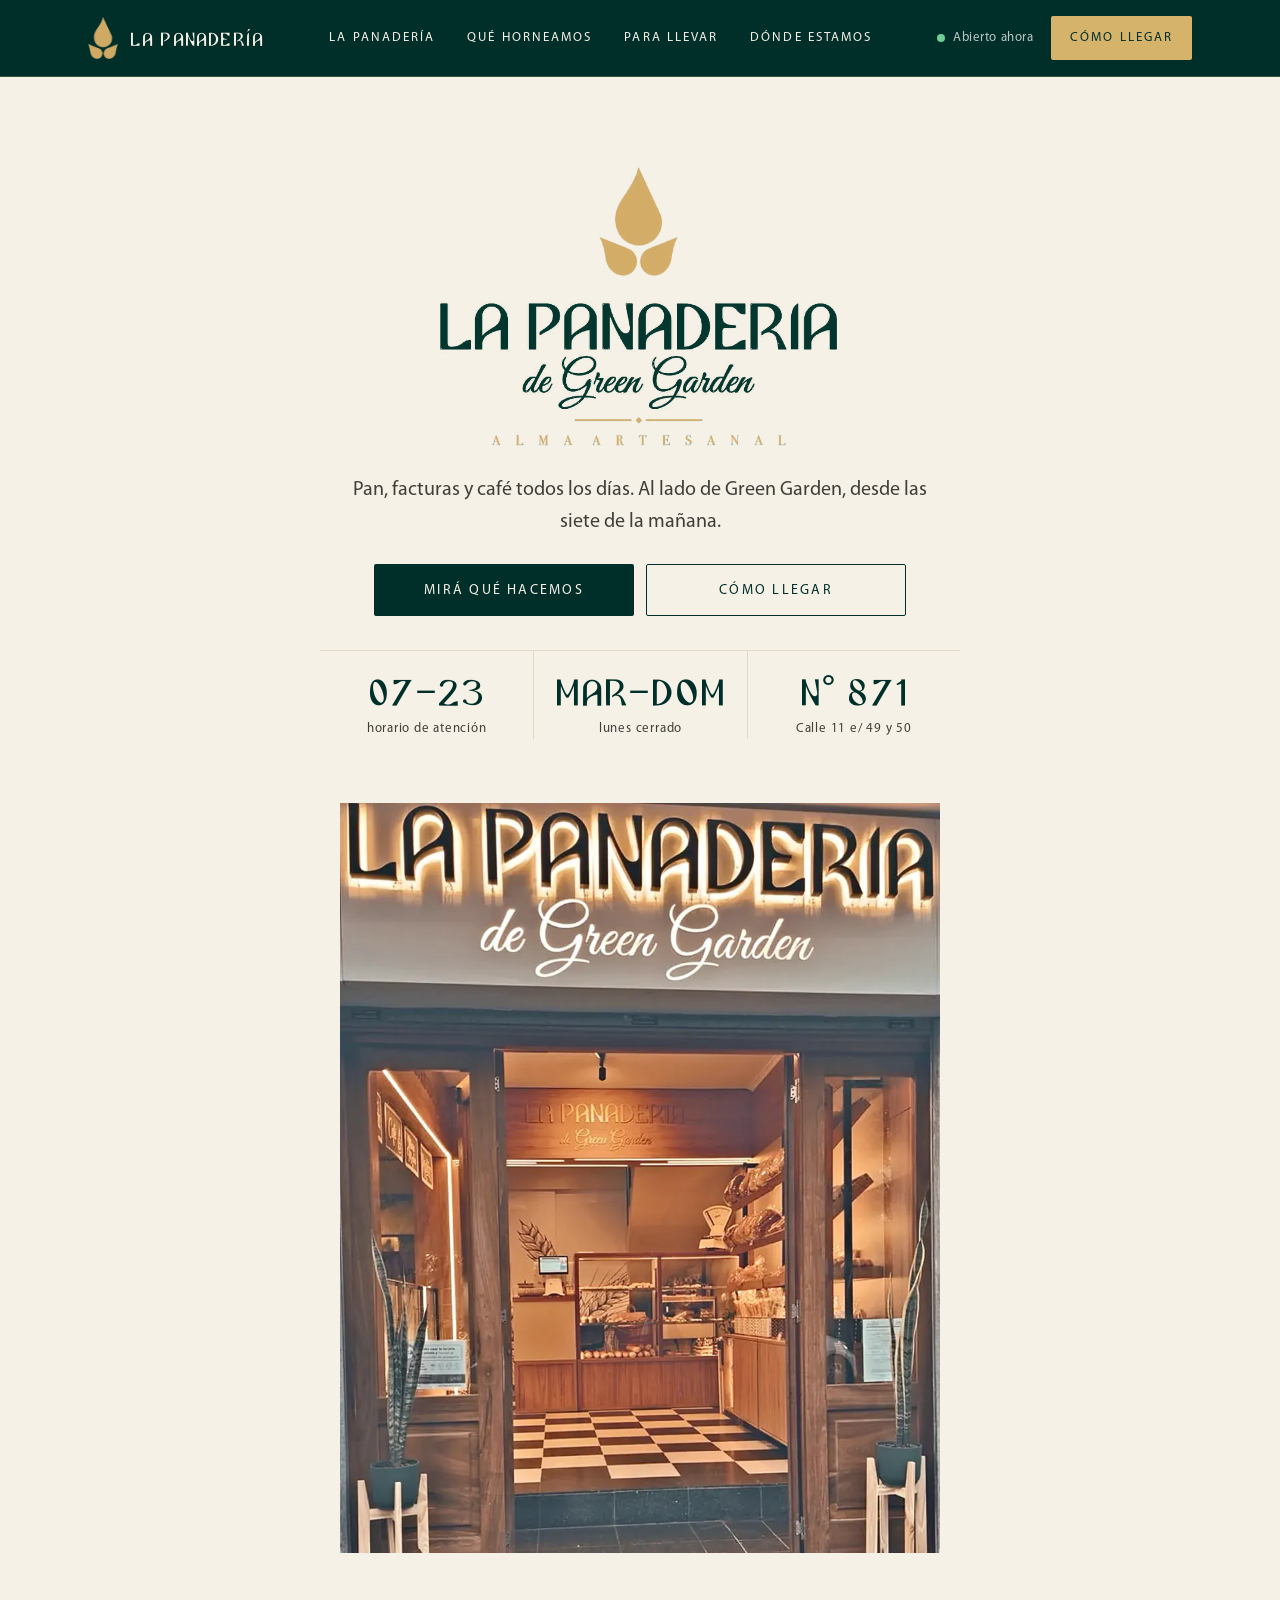
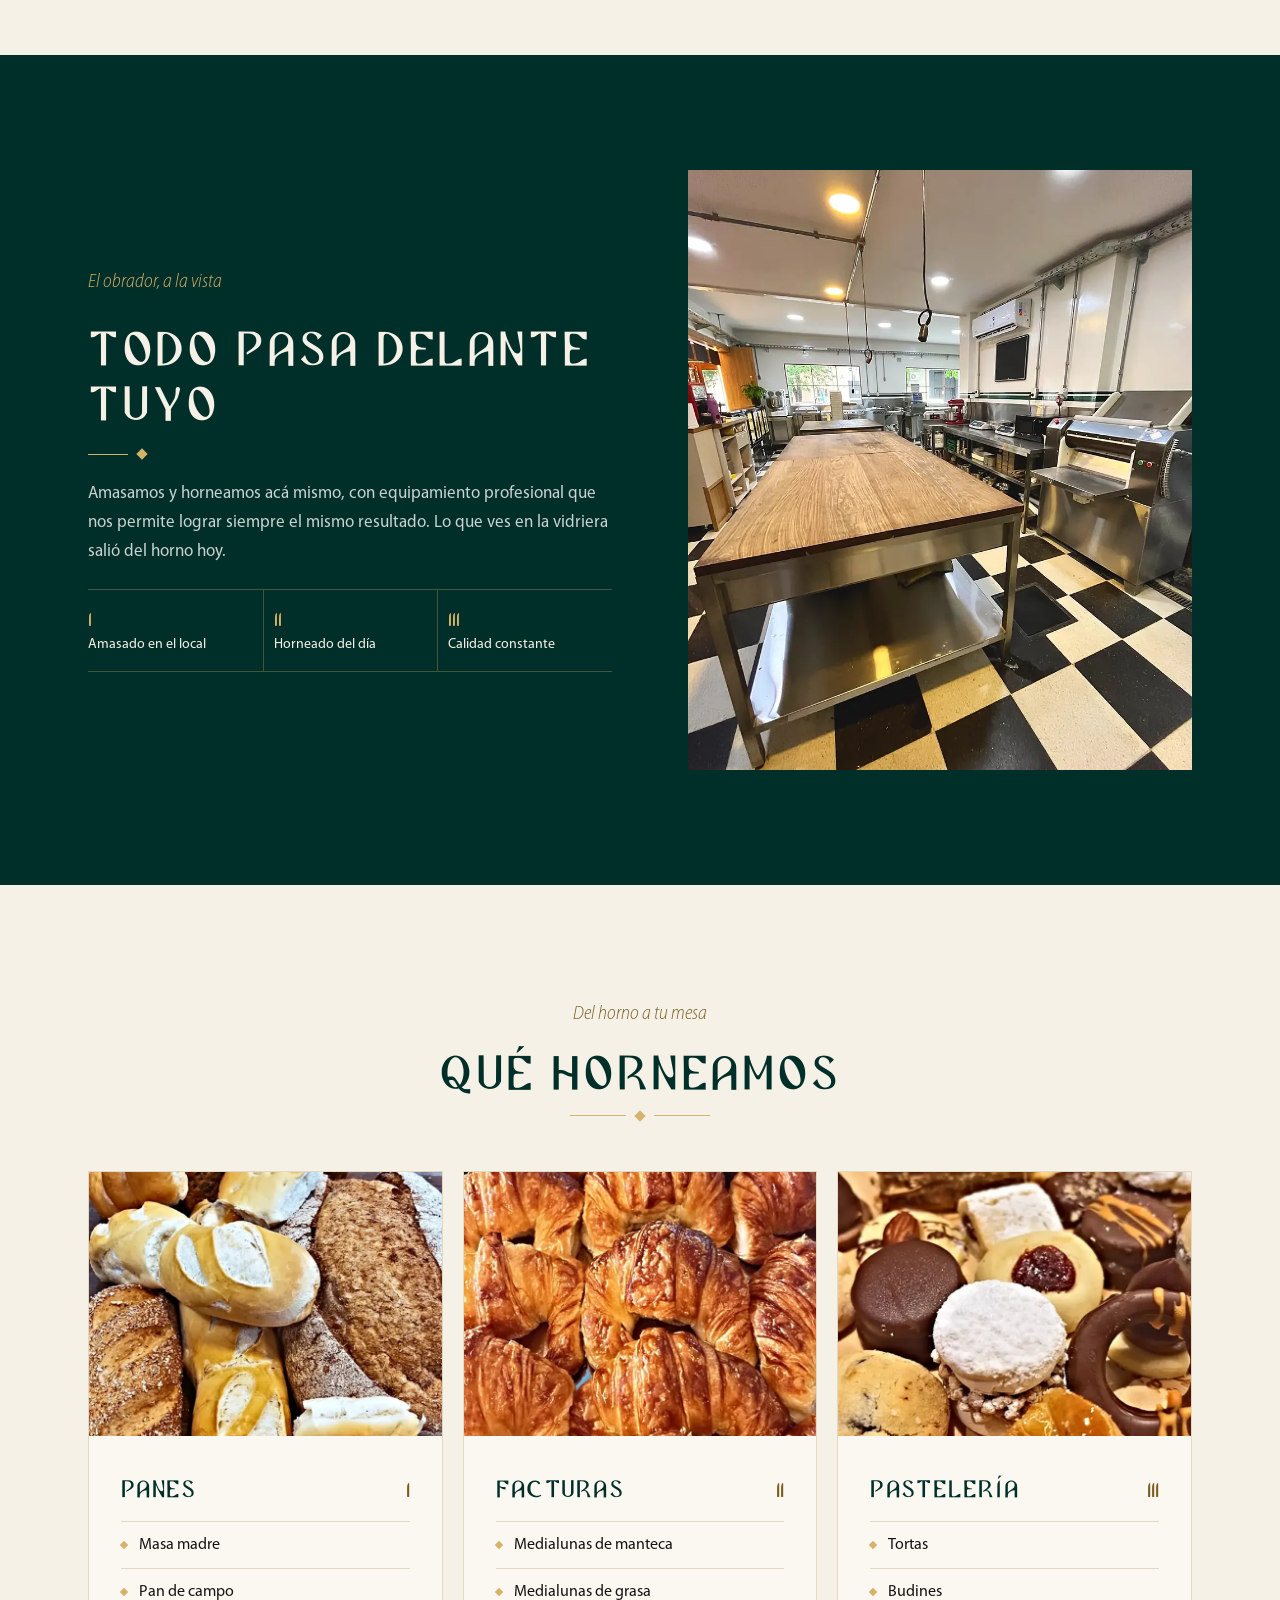
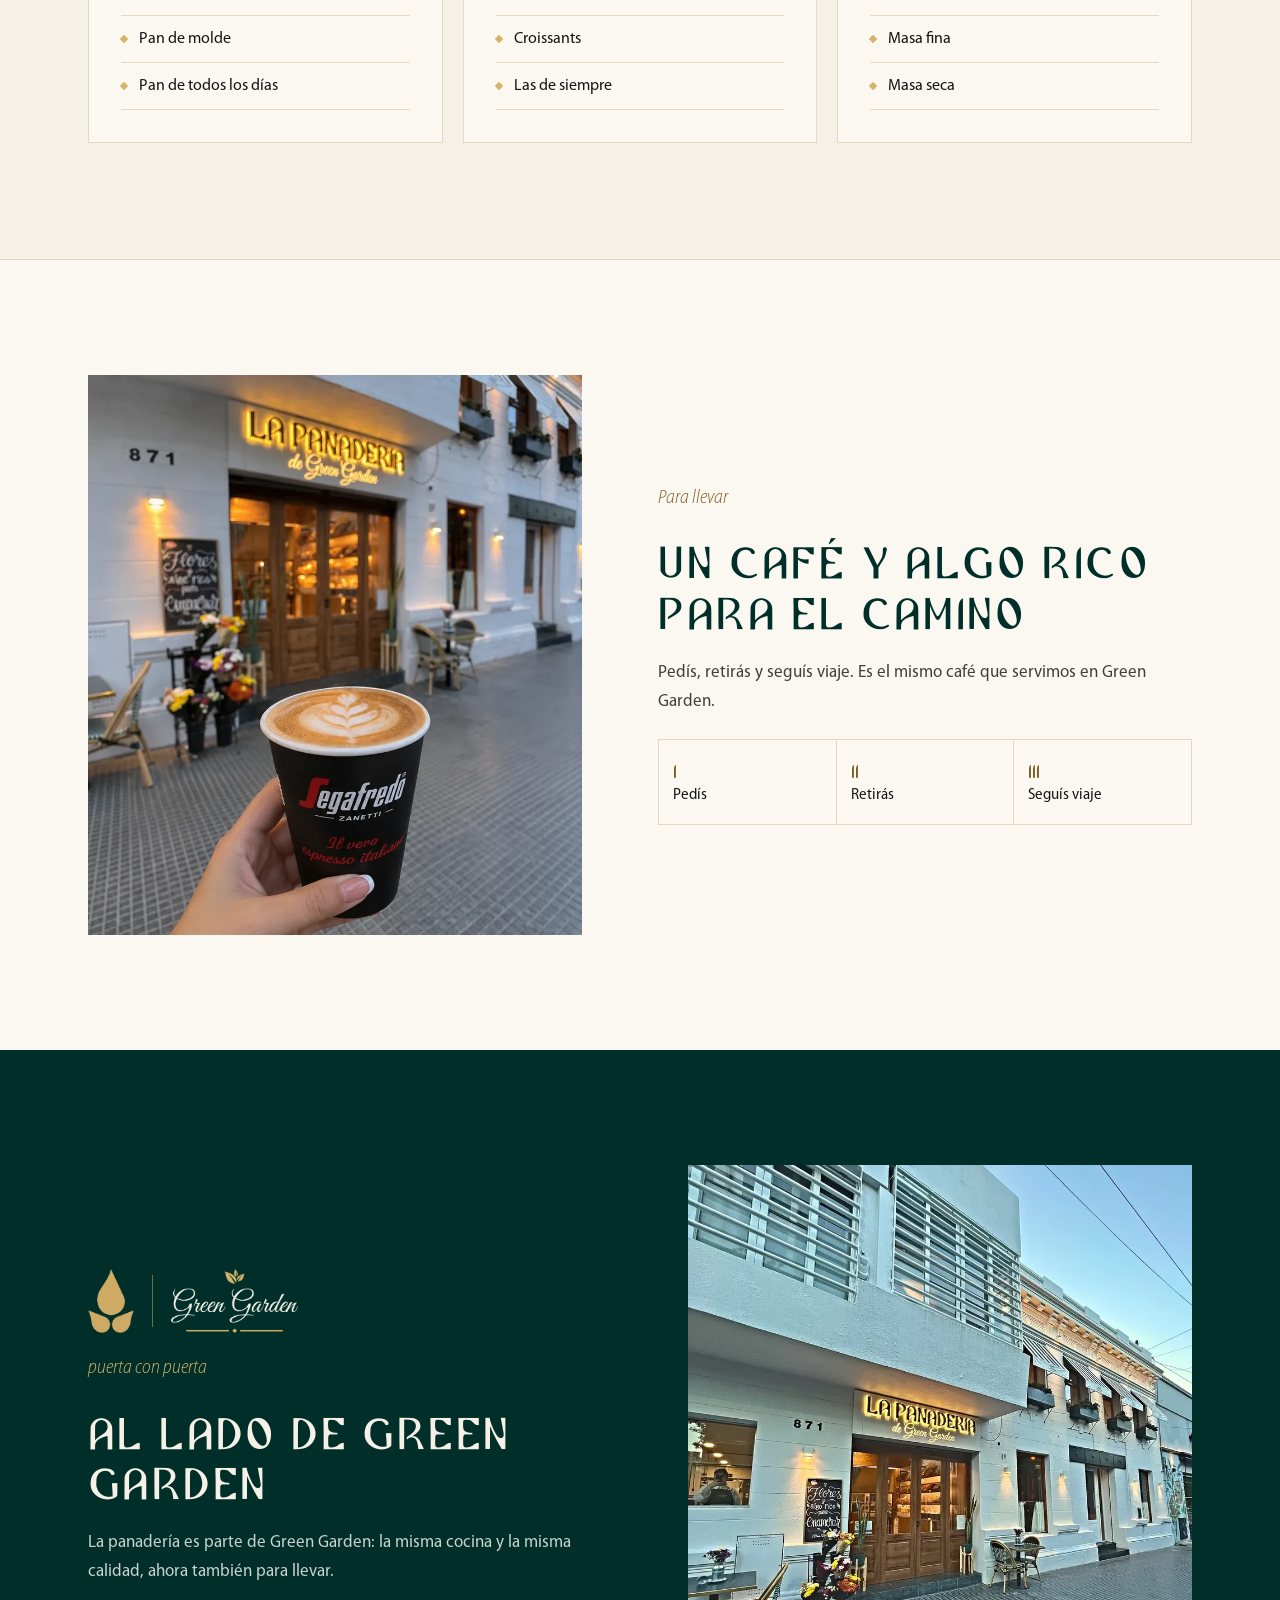
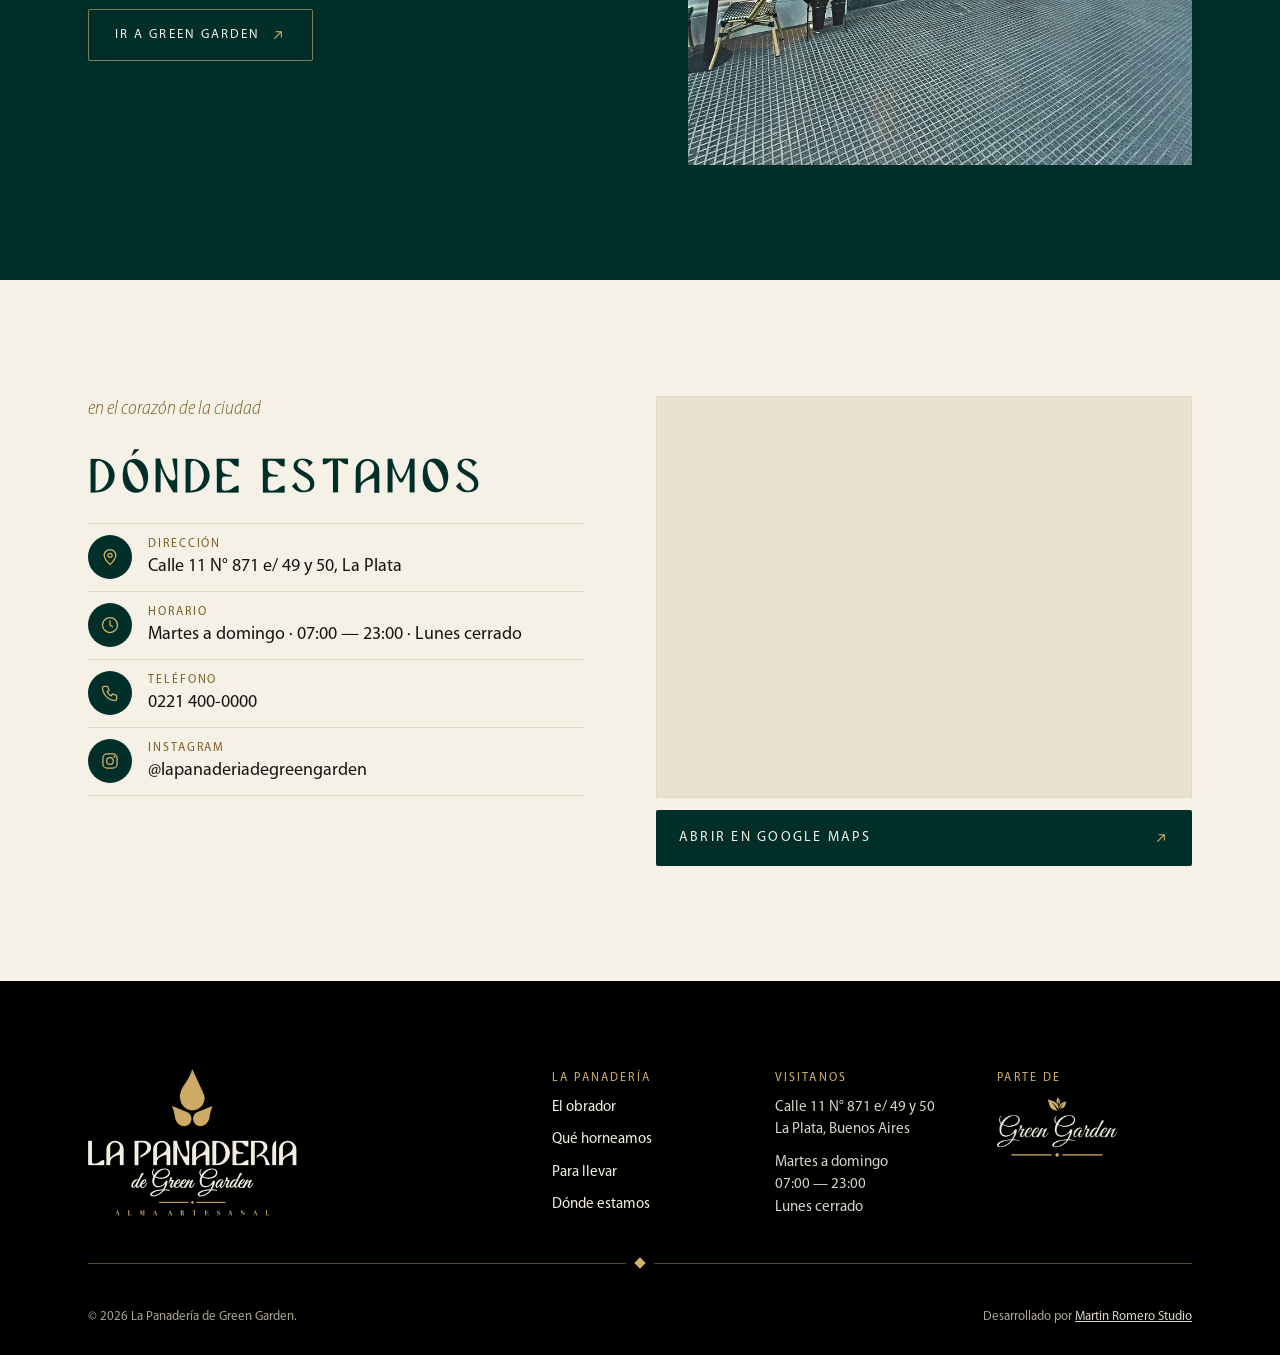
==== commit d00dfd88: "Foto del café para llevar en la sección Para llevar Co-Authored-By: Claude Sonnet 5.5 <noreply@anthr" ====
--- a/index.html
+++ b/index.html
@@ -163,9 +163,7 @@
     <div class="wrap section split">
       <div class="col-media">
         <figure class="photo photo-cafe">
-          <img class="ph" src="assets/img/pan-iso-green.webp" width="131" height="184" loading="lazy" decoding="async" alt="" aria-hidden="true">
-          <span class="tag">Foto · Café para llevar</span>
-          <figcaption class="quote">a cualquier hora del día</figcaption>
+          <img class="cover" src="assets/img/cafe-para-llevar.webp" width="900" height="1200" loading="lazy" decoding="async" alt="Café con leche con arte latte en vaso para llevar, frente a la puerta de La Panadería de Green Garden">
         </figure>
       </div>
       <div class="col-text">
--- a/styles.css
+++ b/styles.css
@@ -164,10 +164,8 @@
 .vereda .split{flex-wrap:wrap-reverse}
 .vereda .col-media{flex-basis:380px}
 .vereda h2{font-size:clamp(30px,4vw,48px);line-height:1.06}
-.photo-cafe{aspect-ratio:1/1;max-height:520px;background:var(--linea)}
-.photo-cafe img.ph{width:20%}
-.photo-cafe .tag{left:18px;top:16px}
-.photo-cafe .quote{left:18px;bottom:14px}
+.photo-cafe{aspect-ratio:4/5;max-height:560px;width:100%;background:var(--linea)}
+.photo-cafe img.cover{object-position:50% 0}
 .vereda .pasos{gap:1px;background:var(--linea);border:1px solid var(--linea)}
 .vereda .pasos li{background:var(--crema-2);border-left:0;padding:18px 14px;gap:4px;font-size:15px}
 .vereda .pasos li:first-child{padding-left:14px}
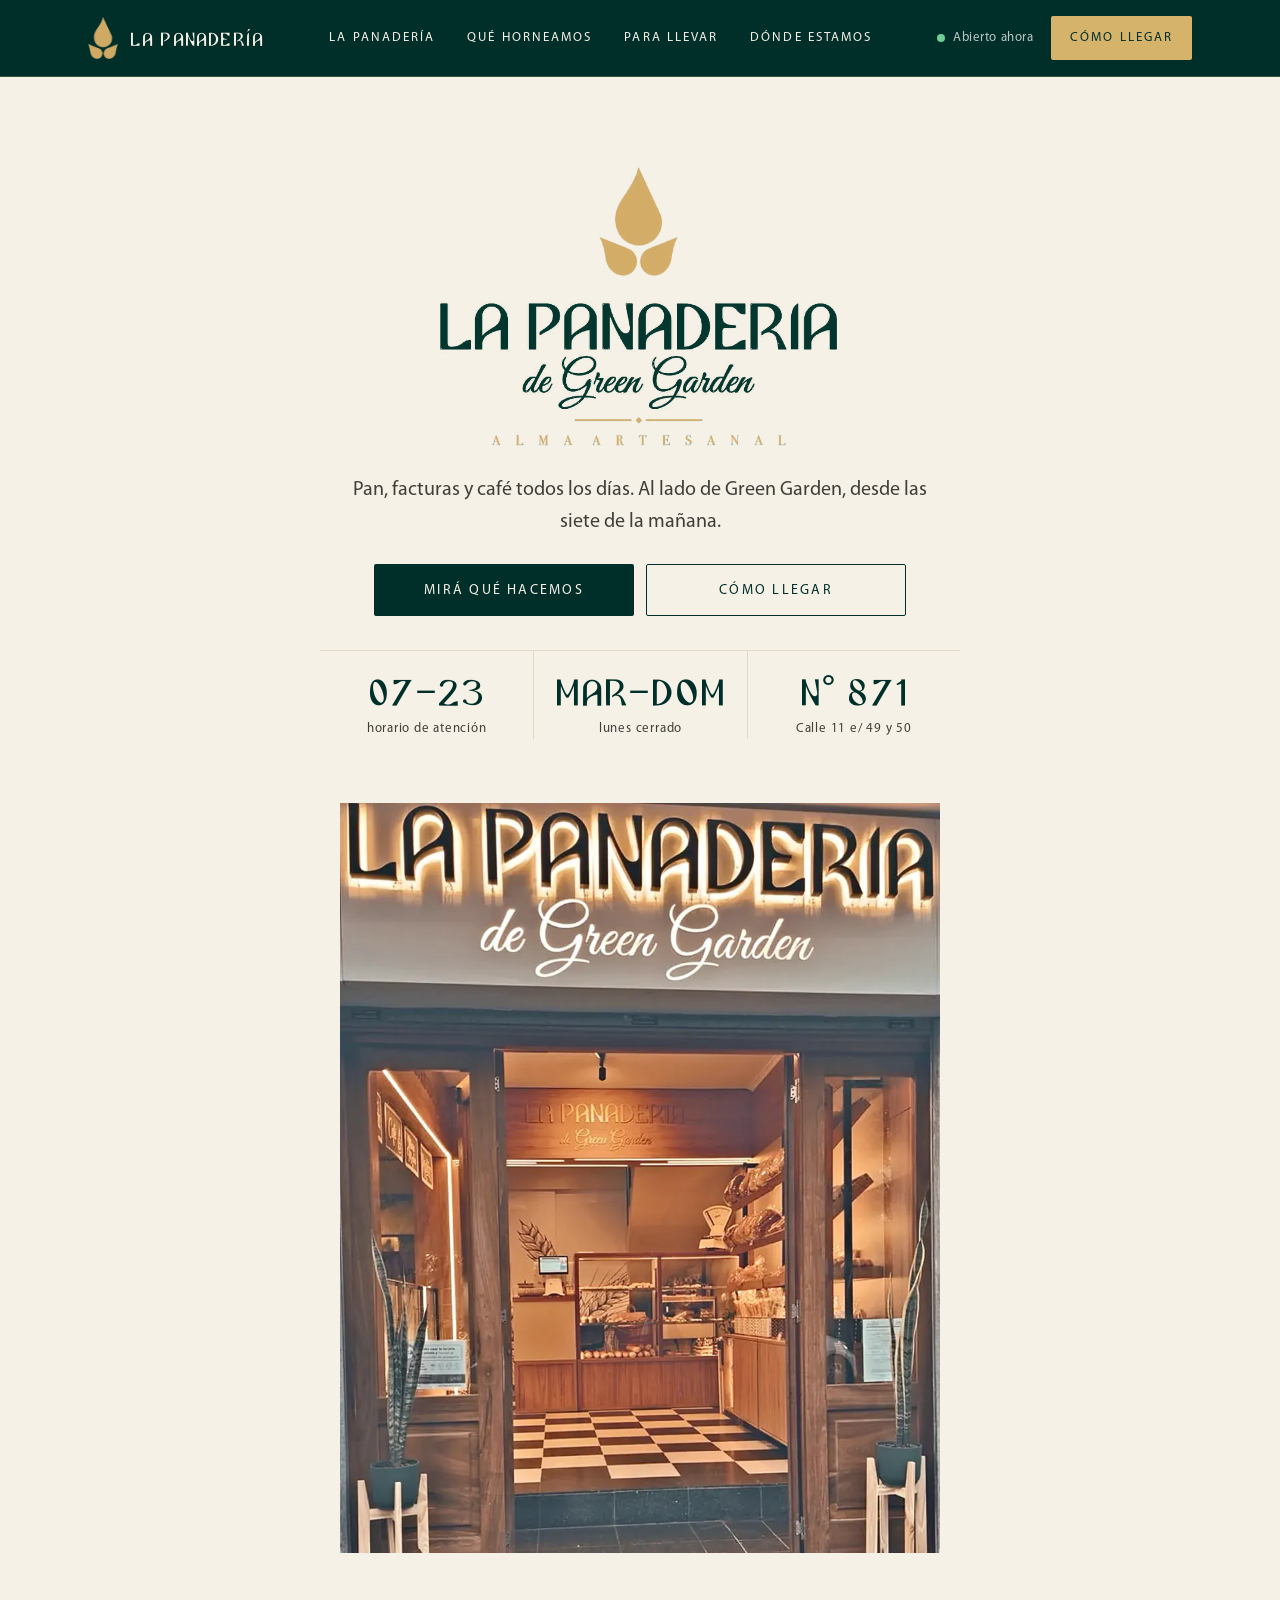
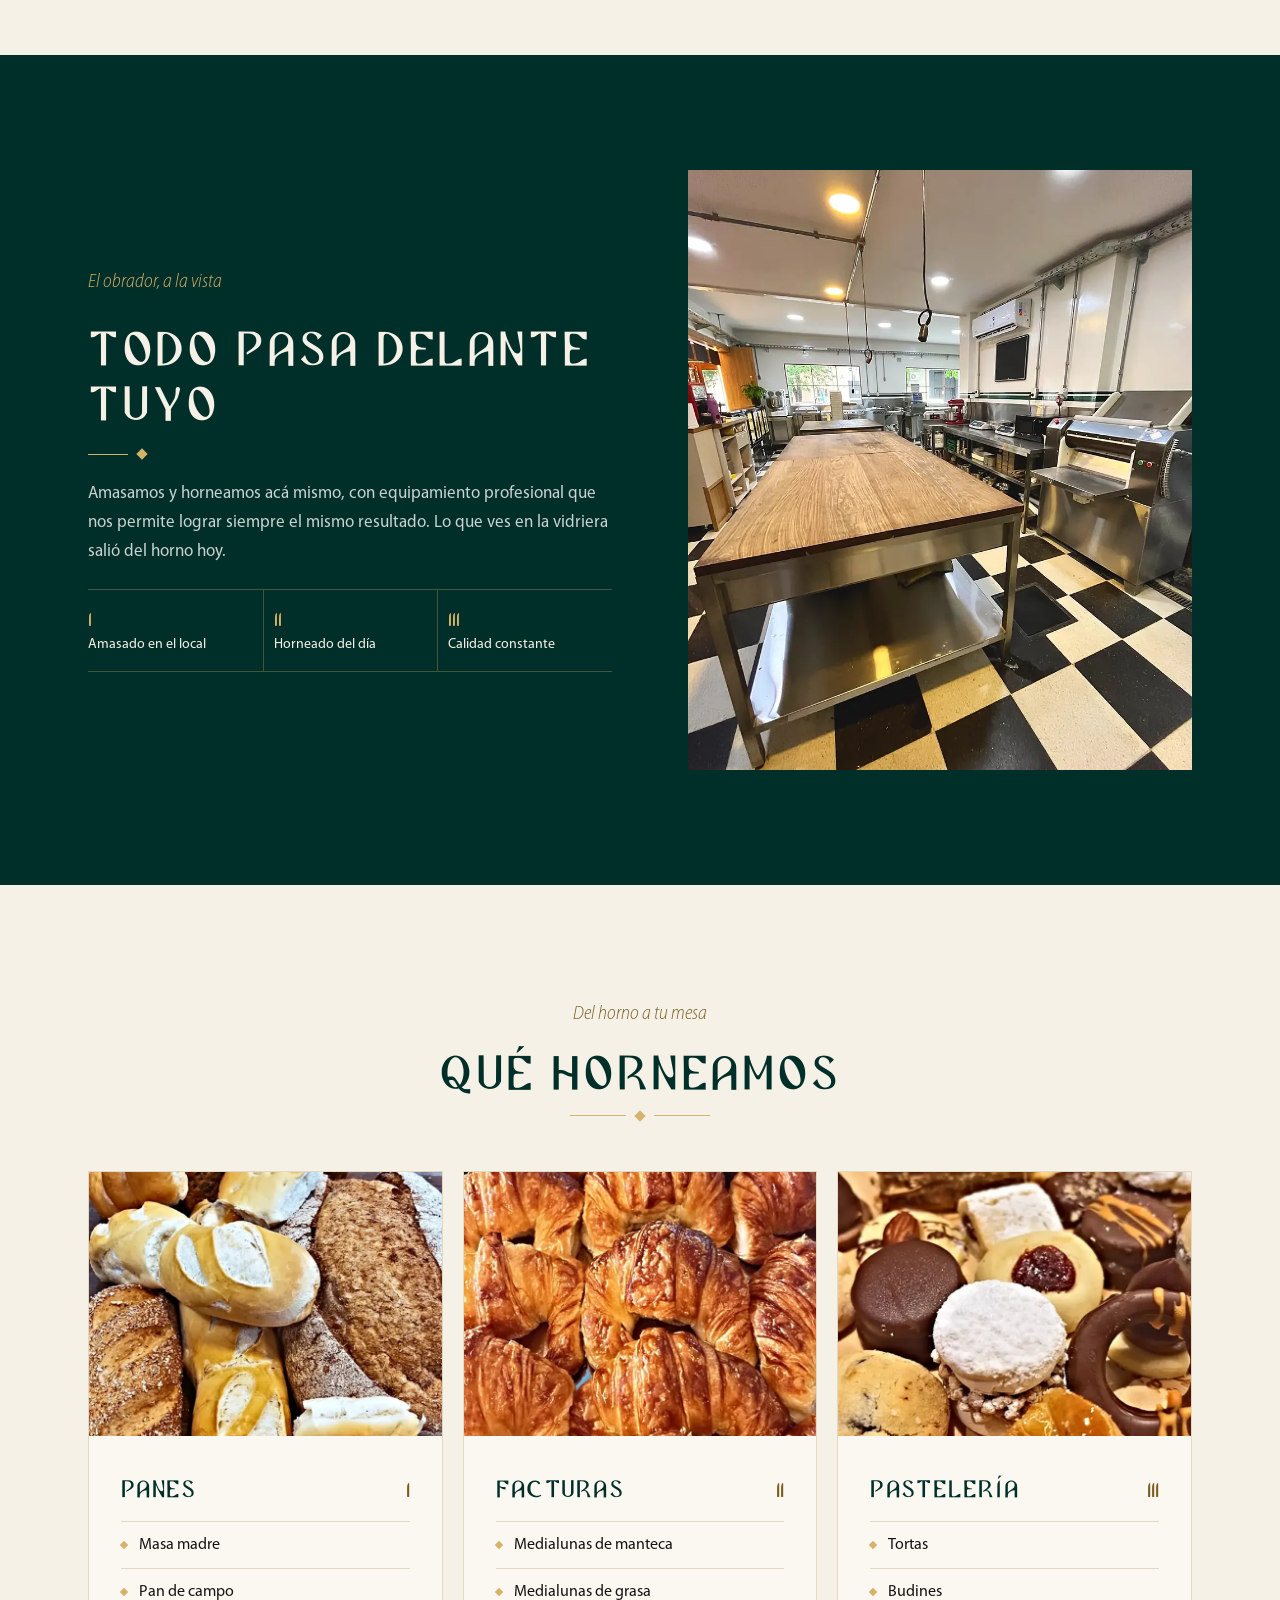
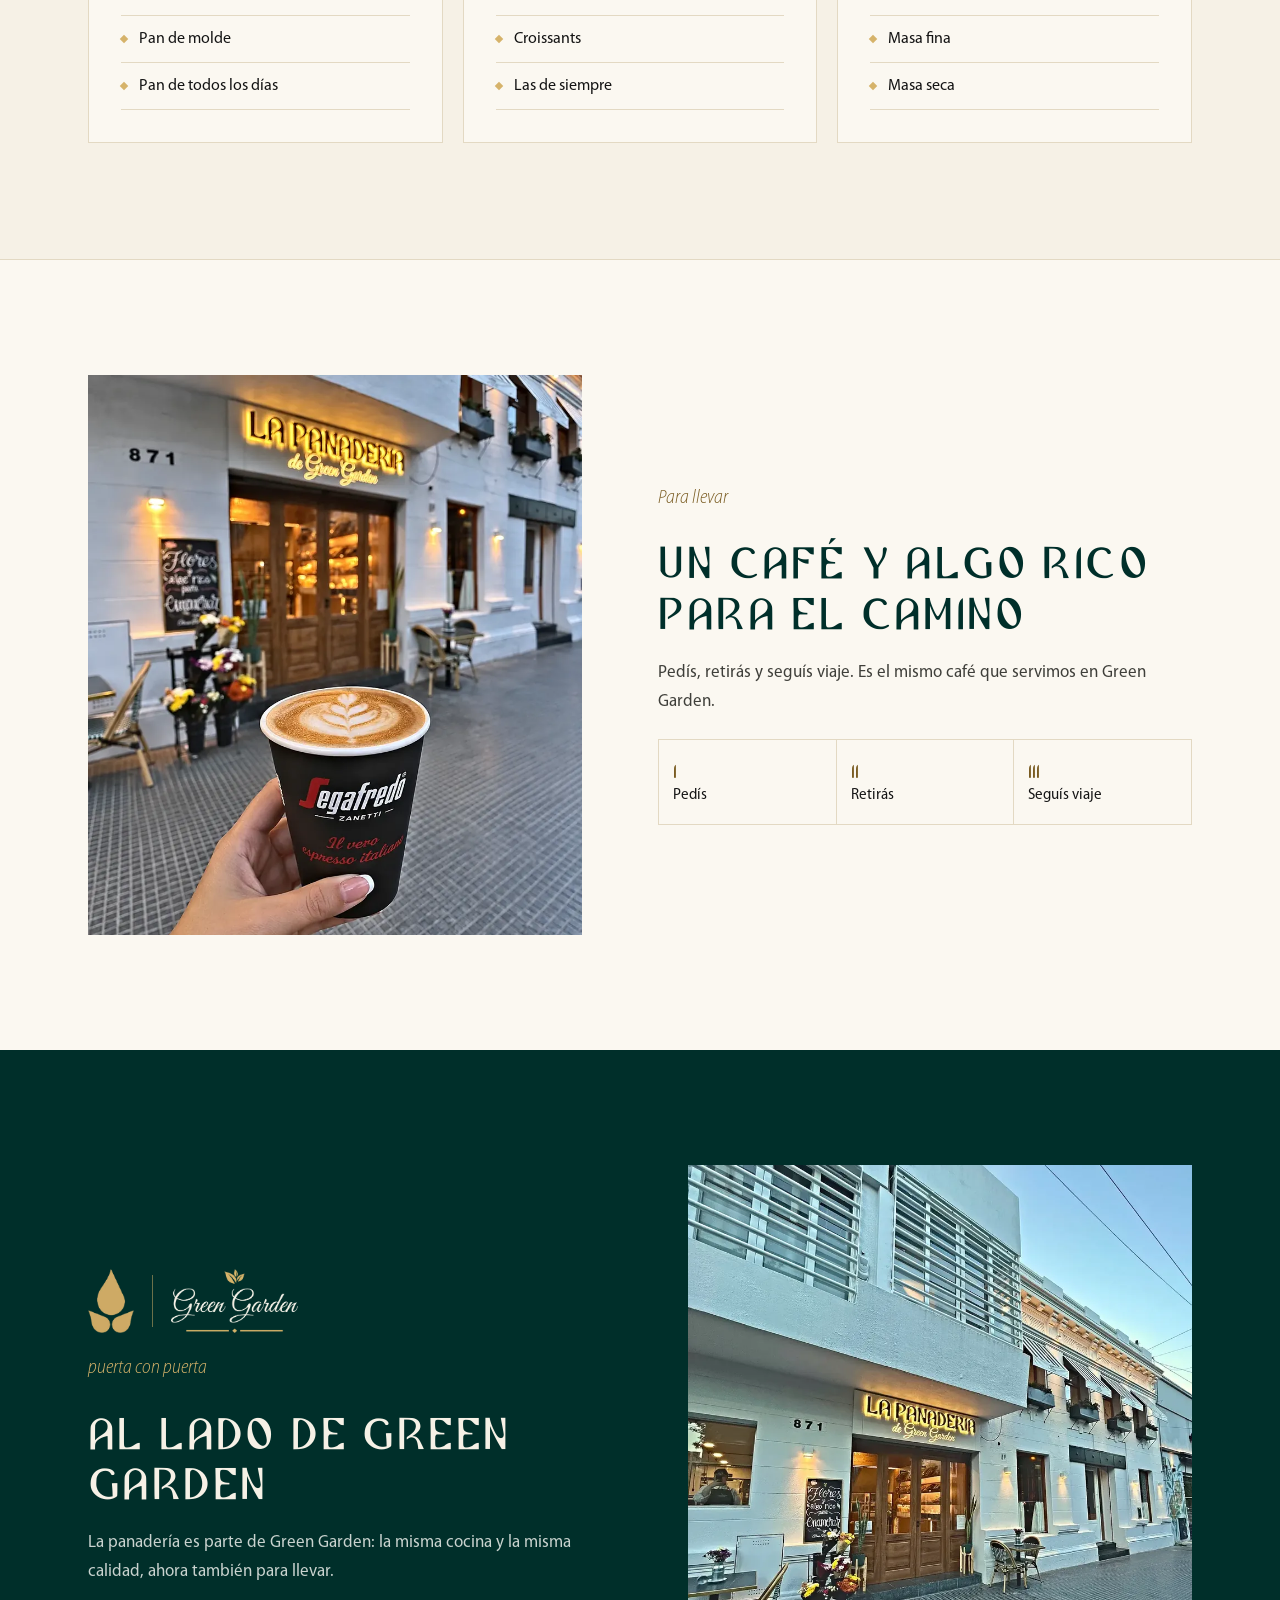
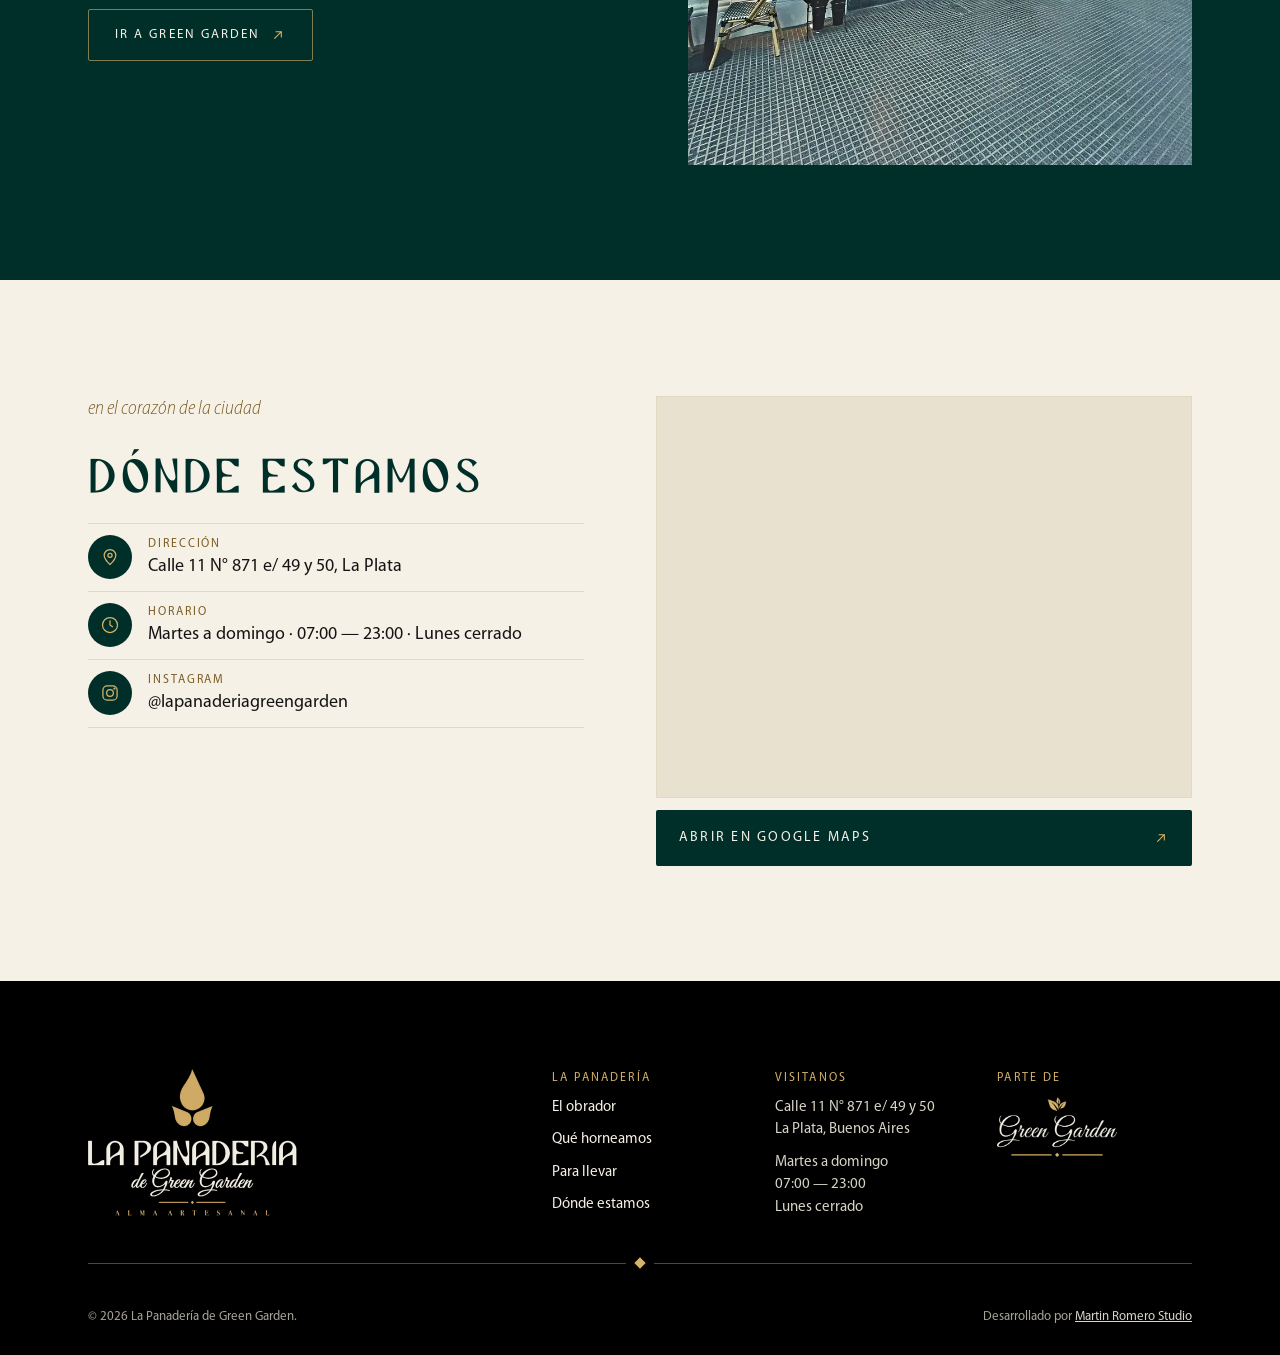
==== commit aff07940: "Contactos: quitar teléfono y corregir Instagram a @lapanaderiagreengarden Co-Authored-By: Claude Son" ====
--- a/index.html
+++ b/index.html
@@ -24,7 +24,7 @@
 <link rel="icon" type="image/png" sizes="48x48" href="assets/img/favicon-48.png">
 <link rel="apple-touch-icon" href="assets/img/apple-touch-icon.png">
 <script type="application/ld+json">
-{"@context":"https://schema.org","@type":"Bakery","name":"La Panadería de Green Garden","description":"Pan, facturas, pastelería y café para llevar, al lado de Green Garden.","servesCuisine":"Panadería","address":{"@type":"PostalAddress","streetAddress":"Calle 11 N° 871 e/ 49 y 50","addressLocality":"La Plata","addressRegion":"Buenos Aires","addressCountry":"AR"},"openingHoursSpecification":[{"@type":"OpeningHoursSpecification","dayOfWeek":["Tuesday","Wednesday","Thursday","Friday","Saturday","Sunday"],"opens":"07:00","closes":"23:00"}],"parentOrganization":{"@type":"Organization","name":"Green Garden","url":"https://www.greengarden.com.ar"}}
+{"@context":"https://schema.org","@type":"Bakery","name":"La Panadería de Green Garden","description":"Pan, facturas, pastelería y café para llevar, al lado de Green Garden.","servesCuisine":"Panadería","sameAs":["https://www.instagram.com/lapanaderiagreengarden/"],"address":{"@type":"PostalAddress","streetAddress":"Calle 11 N° 871 e/ 49 y 50","addressLocality":"La Plata","addressRegion":"Buenos Aires","addressCountry":"AR"},"openingHoursSpecification":[{"@type":"OpeningHoursSpecification","dayOfWeek":["Tuesday","Wednesday","Thursday","Friday","Saturday","Sunday"],"opens":"07:00","closes":"23:00"}],"parentOrganization":{"@type":"Organization","name":"Green Garden","url":"https://www.greengarden.com.ar"}}
 </script>
 <link rel="preload" href="assets/fonts/GreenFont-Regular.woff2" as="font" type="font/woff2" crossorigin>
 <link rel="preload" href="assets/fonts/GreenFont-Numeros.woff2" as="font" type="font/woff2" crossorigin>
@@ -216,15 +216,9 @@
             <span class="ico"><svg width="20" height="20" viewBox="0 0 24 24" fill="none" stroke="currentColor" stroke-width="1.5" stroke-linecap="round" aria-hidden="true"><circle cx="12" cy="12" r="9"/><path d="M12 7v5l3 2"/></svg></span>
             <span><small>Horario</small><b>Martes a domingo · 07:00 — 23:00 · Lunes cerrado</b></span>
           </div>
-          <!-- TODO: confirmar teléfono real con el cliente (0221 400-0000 parece de relleno) -->
-          <a class="dato" href="tel:+542214000000">
-            <span class="ico"><svg width="20" height="20" viewBox="0 0 24 24" fill="none" stroke="currentColor" stroke-width="1.5" stroke-linejoin="round" aria-hidden="true"><path d="M5 4h4l2 5-2.5 1.5a11 11 0 0 0 5 5L15 13l5 2v4a2 2 0 0 1-2 2A16 16 0 0 1 3 6a2 2 0 0 1 2-2z"/></svg></span>
-            <span><small>Teléfono</small><b>0221 400-0000</b></span>
-          </a>
-          <!-- TODO: reemplazar por la URL real del perfil de Instagram -->
-          <a class="dato" href="https://instagram.com/" target="_blank" rel="noopener">
+          <a class="dato" href="https://www.instagram.com/lapanaderiagreengarden/" target="_blank" rel="noopener">
             <span class="ico"><svg width="20" height="20" viewBox="0 0 24 24" fill="none" stroke="currentColor" stroke-width="1.5" aria-hidden="true"><rect x="3.5" y="3.5" width="17" height="17" rx="5"/><circle cx="12" cy="12" r="4"/><circle cx="17.3" cy="6.7" r=".6"/></svg></span>
-            <span><small>Instagram</small><b>@lapanaderiadegreengarden</b></span>
+            <span><small>Instagram</small><b>@lapanaderiagreengarden</b></span>
           </a>
         </div>
       </div>
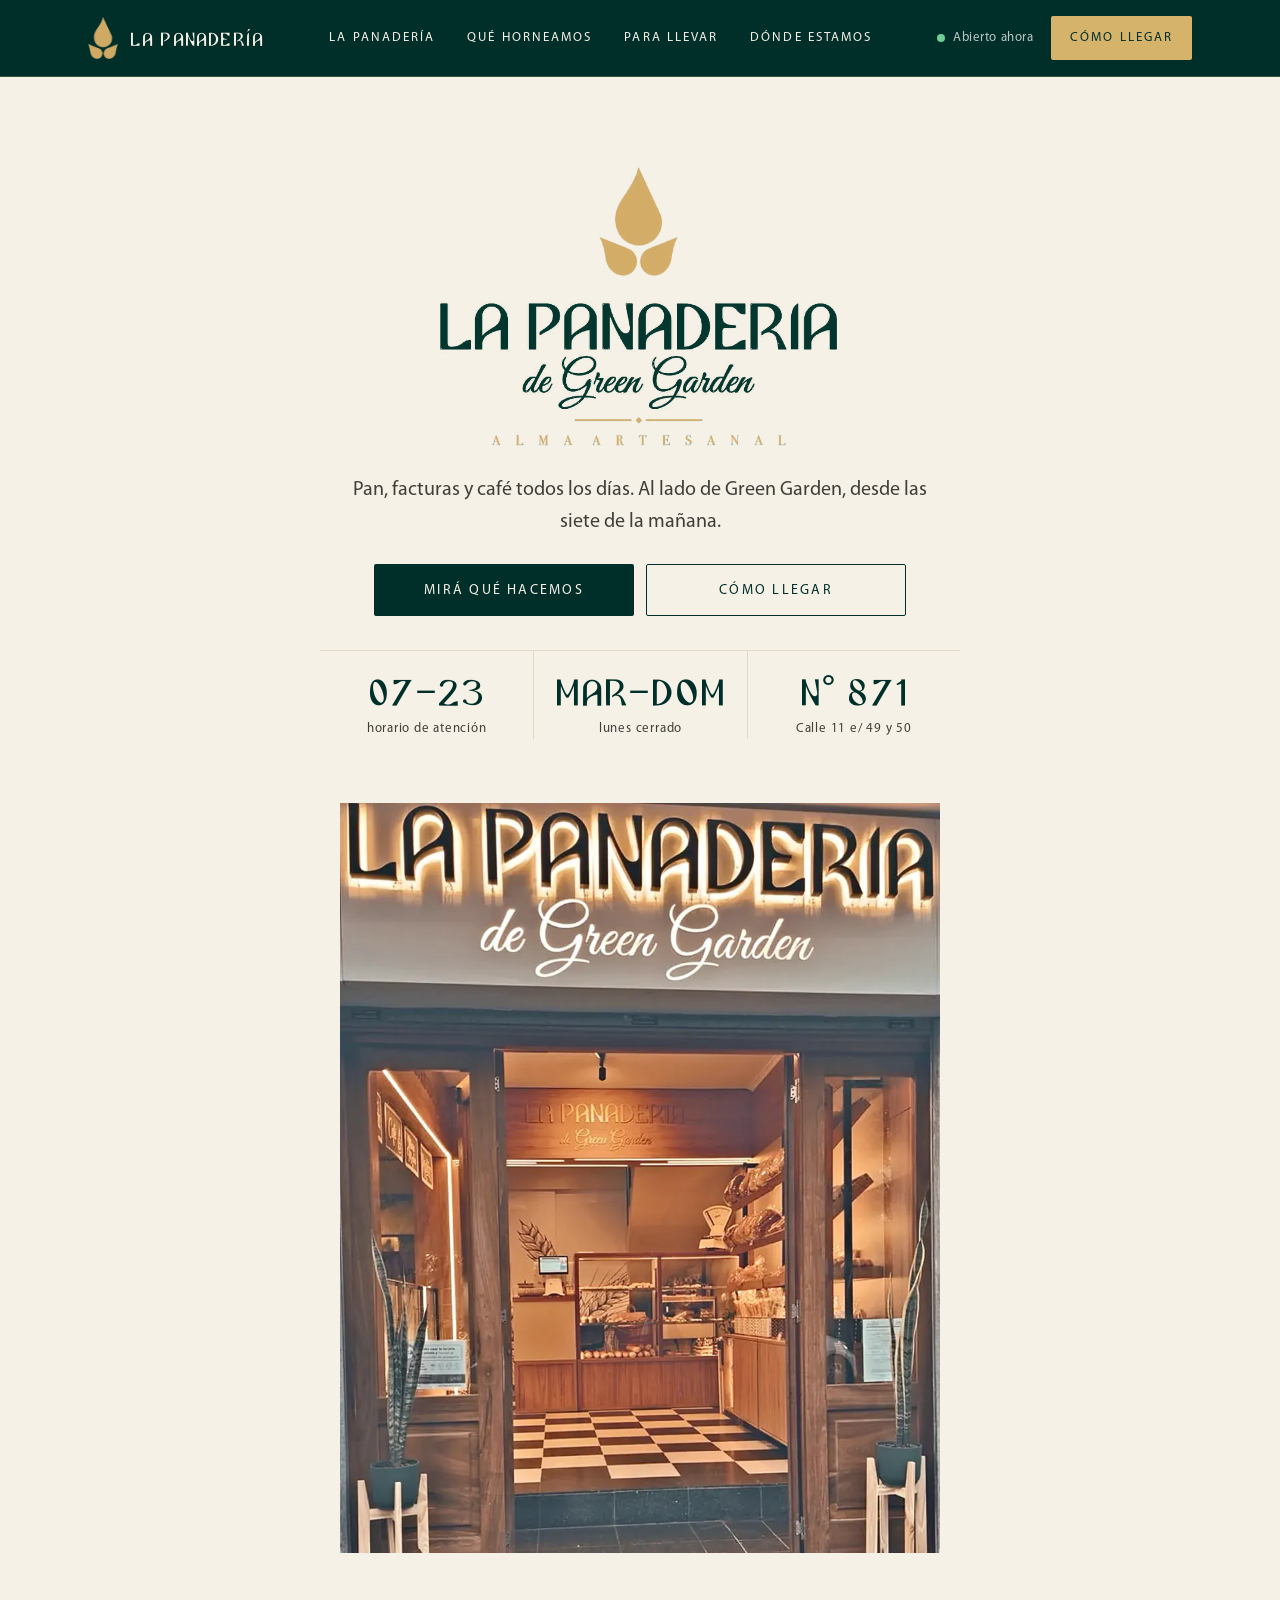
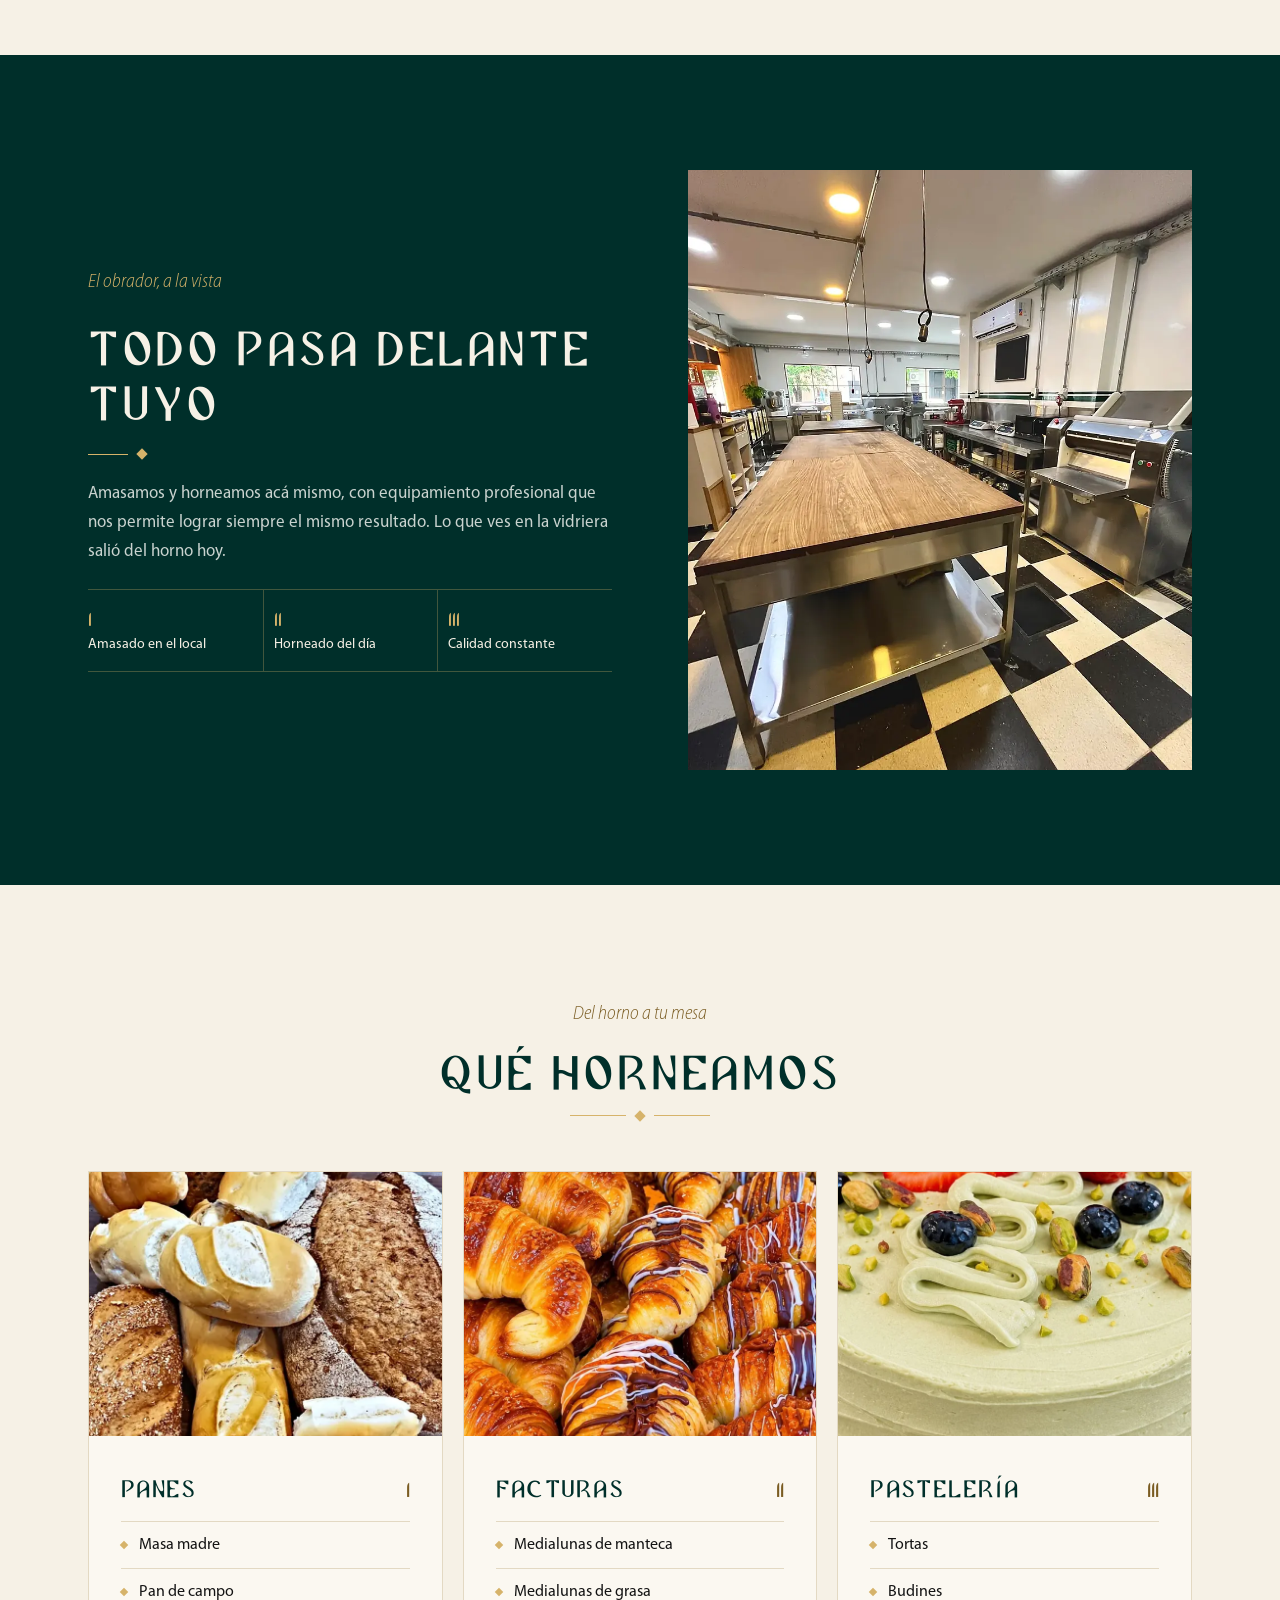
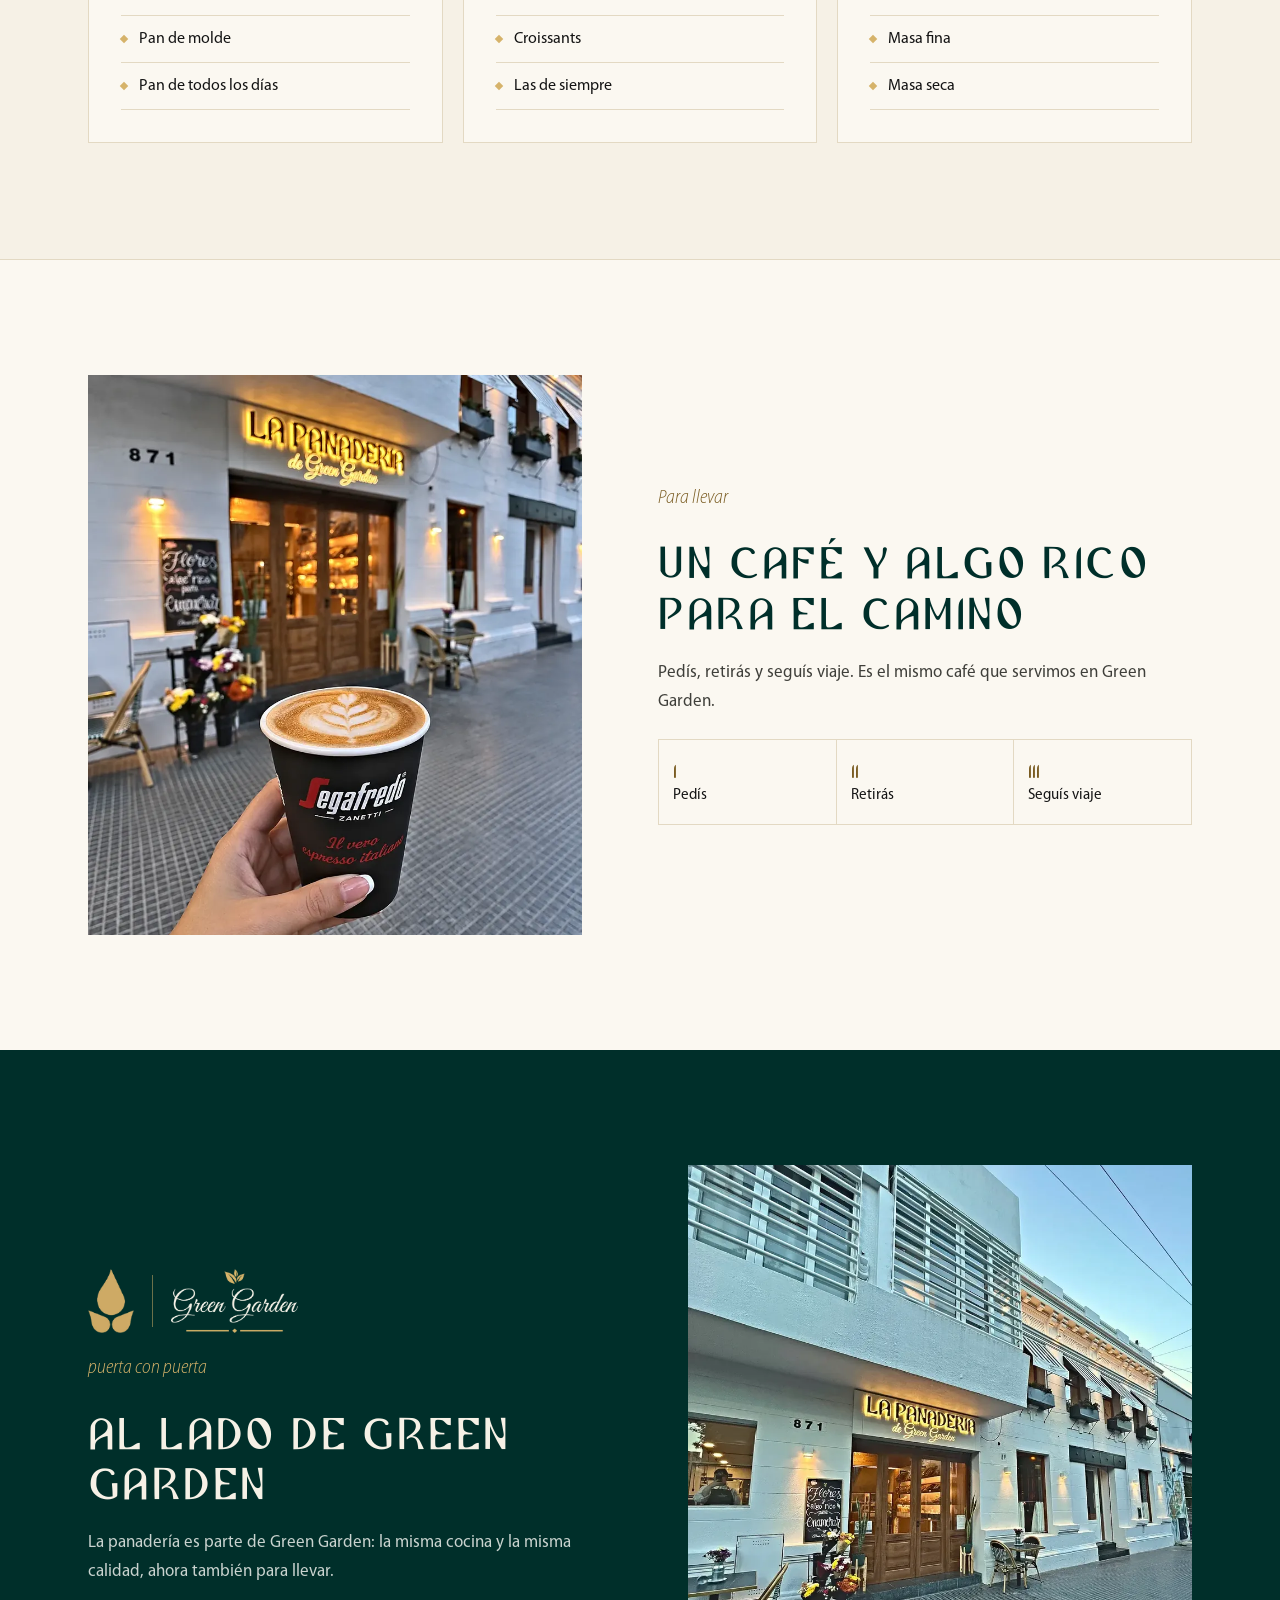
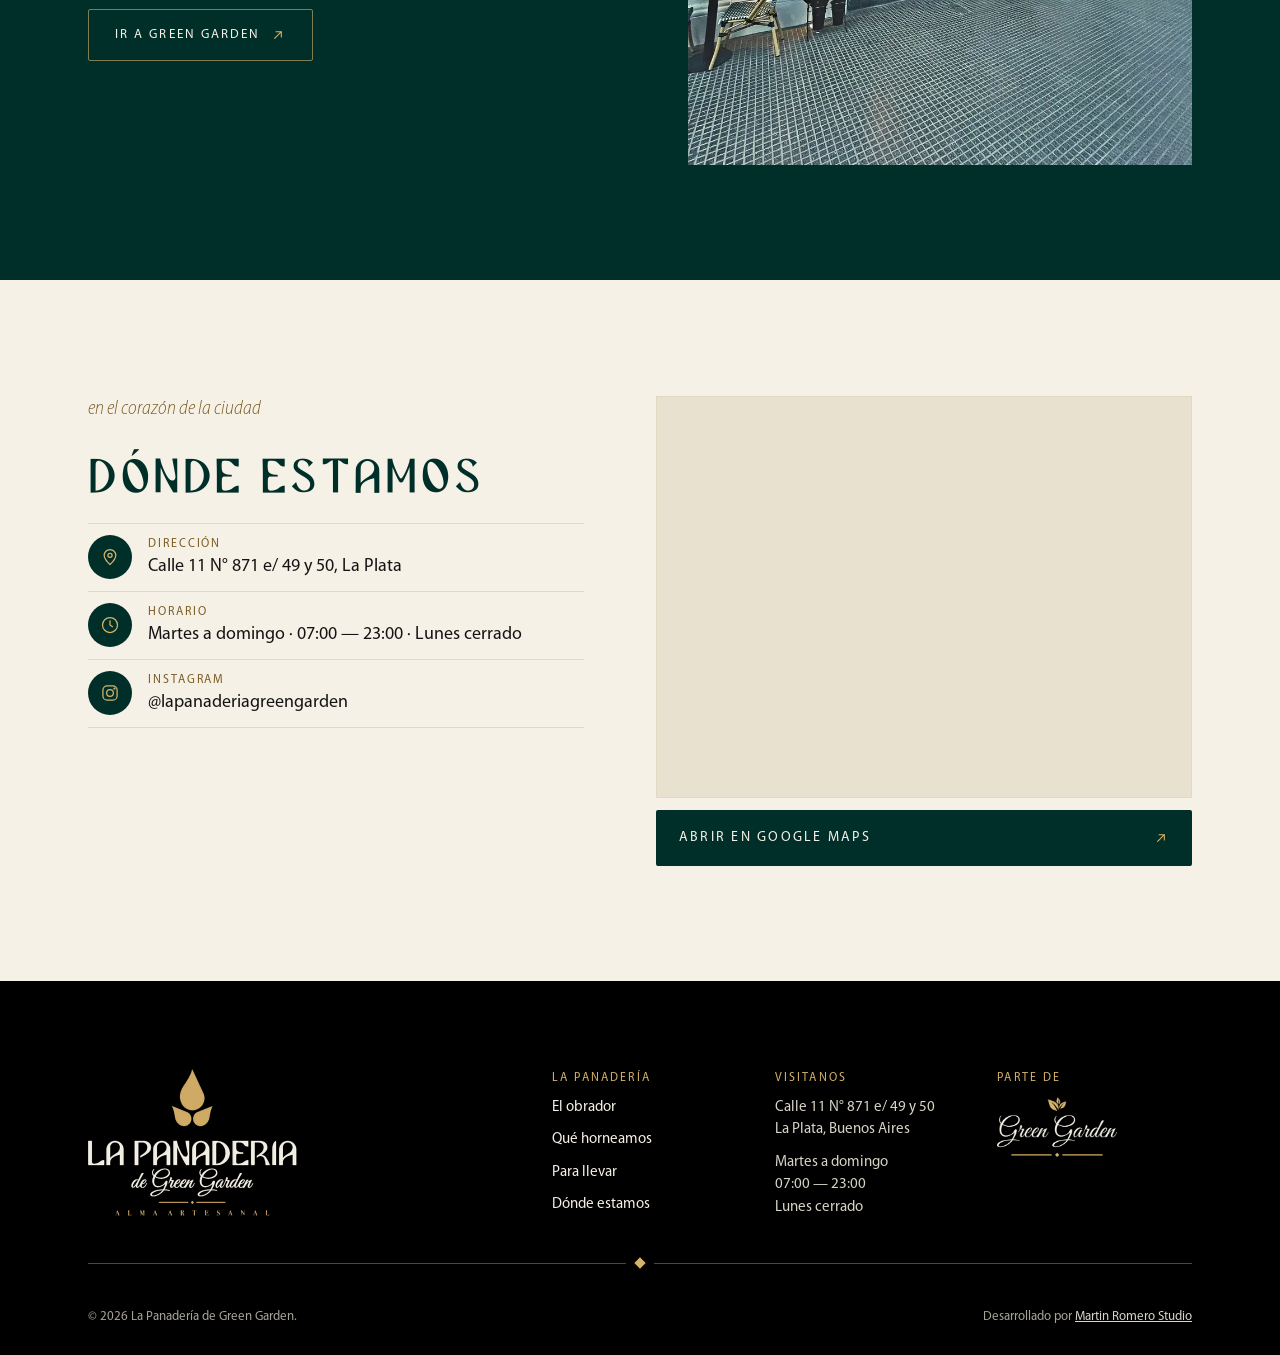
==== commit a117367b: "Actualizar fotos de facturas y pastelería Co-Authored-By: Claude Sonnet 5.5 <noreply@anthropic.com> " ====
--- a/index.html
+++ b/index.html
@@ -11,20 +11,21 @@
 <meta property="og:site_name" content="La Panadería de Green Garden">
 <meta property="og:title" content="La Panadería de Green Garden">
 <meta property="og:description" content="Pan, facturas y café todos los días. Al lado de Green Garden, desde las siete de la mañana.">
-<meta property="og:image" content="assets/img/og-image.jpg">
+<link rel="canonical" href="https://lapanaderiagreengarden.com.ar/">
+<meta property="og:url" content="https://lapanaderiagreengarden.com.ar/">
+<meta property="og:image" content="https://lapanaderiagreengarden.com.ar/assets/img/og-image.jpg">
 <meta property="og:image:width" content="1200">
 <meta property="og:image:height" content="630">
 <meta property="og:image:alt" content="Medialunas de manteca recién horneadas de La Panadería de Green Garden">
-<!-- TODO (al tener dominio): og:image debe ser URL absoluta (https://TU-DOMINIO/assets/img/og-image.jpg); agregar también canonical y og:url -->
 <meta name="twitter:card" content="summary_large_image">
 <meta name="twitter:title" content="La Panadería de Green Garden">
 <meta name="twitter:description" content="Pan, facturas y café todos los días. Al lado de Green Garden, desde las siete de la mañana.">
-<meta name="twitter:image" content="assets/img/og-image.jpg">
+<meta name="twitter:image" content="https://lapanaderiagreengarden.com.ar/assets/img/og-image.jpg">
 <meta name="twitter:image:alt" content="Medialunas de manteca recién horneadas de La Panadería de Green Garden">
 <link rel="icon" type="image/png" sizes="48x48" href="assets/img/favicon-48.png">
 <link rel="apple-touch-icon" href="assets/img/apple-touch-icon.png">
 <script type="application/ld+json">
-{"@context":"https://schema.org","@type":"Bakery","name":"La Panadería de Green Garden","description":"Pan, facturas, pastelería y café para llevar, al lado de Green Garden.","servesCuisine":"Panadería","sameAs":["https://www.instagram.com/lapanaderiagreengarden/"],"address":{"@type":"PostalAddress","streetAddress":"Calle 11 N° 871 e/ 49 y 50","addressLocality":"La Plata","addressRegion":"Buenos Aires","addressCountry":"AR"},"openingHoursSpecification":[{"@type":"OpeningHoursSpecification","dayOfWeek":["Tuesday","Wednesday","Thursday","Friday","Saturday","Sunday"],"opens":"07:00","closes":"23:00"}],"parentOrganization":{"@type":"Organization","name":"Green Garden","url":"https://www.greengarden.com.ar"}}
+{"@context":"https://schema.org","@type":"Bakery","name":"La Panadería de Green Garden","url":"https://lapanaderiagreengarden.com.ar/","image":"https://lapanaderiagreengarden.com.ar/assets/img/og-image.jpg","description":"Pan, facturas, pastelería y café para llevar, al lado de Green Garden.","servesCuisine":"Panadería","sameAs":["https://www.instagram.com/lapanaderiagreengarden/"],"address":{"@type":"PostalAddress","streetAddress":"Calle 11 N° 871 e/ 49 y 50","addressLocality":"La Plata","addressRegion":"Buenos Aires","addressCountry":"AR"},"openingHoursSpecification":[{"@type":"OpeningHoursSpecification","dayOfWeek":["Tuesday","Wednesday","Thursday","Friday","Saturday","Sunday"],"opens":"07:00","closes":"23:00"}],"parentOrganization":{"@type":"Organization","name":"Green Garden","url":"https://www.greengarden.com.ar"}}
 </script>
 <link rel="preload" href="assets/fonts/GreenFont-Regular.woff2" as="font" type="font/woff2" crossorigin>
 <link rel="preload" href="assets/fonts/GreenFont-Numeros.woff2" as="font" type="font/woff2" crossorigin>
@@ -132,7 +133,7 @@
           </div>
         </article>
         <article class="card">
-          <figure class="photo"><img class="cover" src="assets/img/medialunas.webp" width="720" height="1280" loading="lazy" decoding="async" alt="Medialunas de manteca recién horneadas, brillantes y doradas, en una bandeja"></figure>
+          <figure class="photo"><img class="cover" src="assets/img/medialunas.webp" width="720" height="1280" loading="lazy" decoding="async" alt="Bandeja de medialunas y croissants dorados, algunos con chocolate y glaseado blanco"></figure>
           <div class="card-body">
             <div class="card-head"><h3>Facturas</h3><span class="num" aria-hidden="true">II</span></div>
             <ul class="lista">
@@ -144,7 +145,7 @@
           </div>
         </article>
         <article class="card">
-          <figure class="photo"><img class="cover" src="assets/img/pasteleria-masa-seca.webp" width="720" height="1280" loading="lazy" decoding="async" alt="Surtido de masa seca: alfajores de chocolate, pepas con dulce, cookies y barras de pastelería"></figure>
+          <figure class="photo"><img class="cover" src="assets/img/pasteleria-torta.webp" width="720" height="1280" loading="lazy" decoding="async" alt="Torta de pistacho con crema verde, frutillas, arándanos y pistachos por encima"></figure>
           <div class="card-body">
             <div class="card-head"><h3>Pastelería</h3><span class="num" aria-hidden="true">III</span></div>
             <ul class="lista">
--- a/styles.css
+++ b/styles.css
@@ -208,5 +208,12 @@
 .foot-col img{width:120px;height:auto}
 .foot-bottom{display:flex;flex-wrap:wrap;justify-content:space-between;gap:8px 24px;font-size:13px;color:#A8A397}
 .foot-bottom a{color:#D9D4C8}
+@media (max-width:639px){
+  .foot-top{flex-direction:column;align-items:center}
+  .foot-cols{width:100%;flex:none;grid-template-columns:repeat(2,minmax(0,1fr));text-align:center}
+  .foot-col{align-items:center}
+  .foot-col:last-child{grid-column:1/-1;gap:14px}
+  .foot-bottom{flex-direction:column;align-items:center;text-align:center}
+}
 
 @media (prefers-reduced-motion:reduce){html{scroll-behavior:auto}*{transition:none !important}}
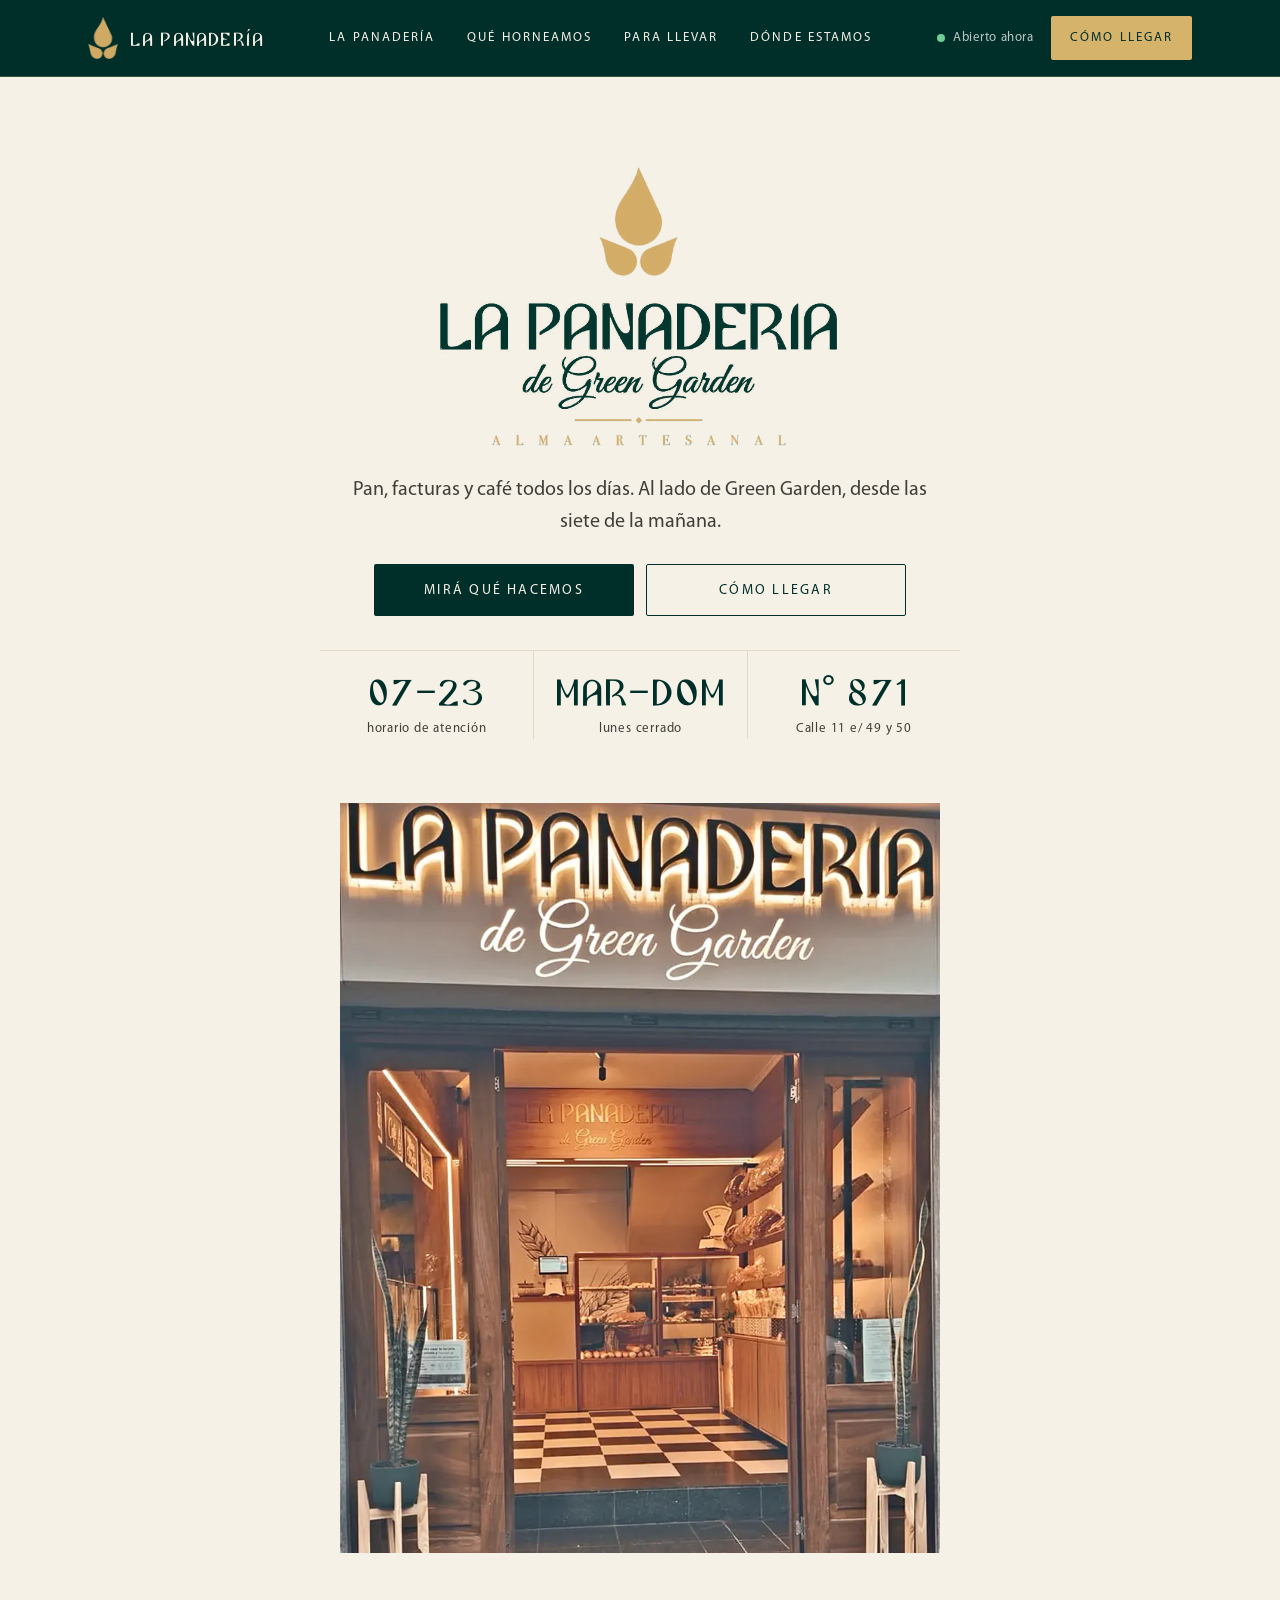
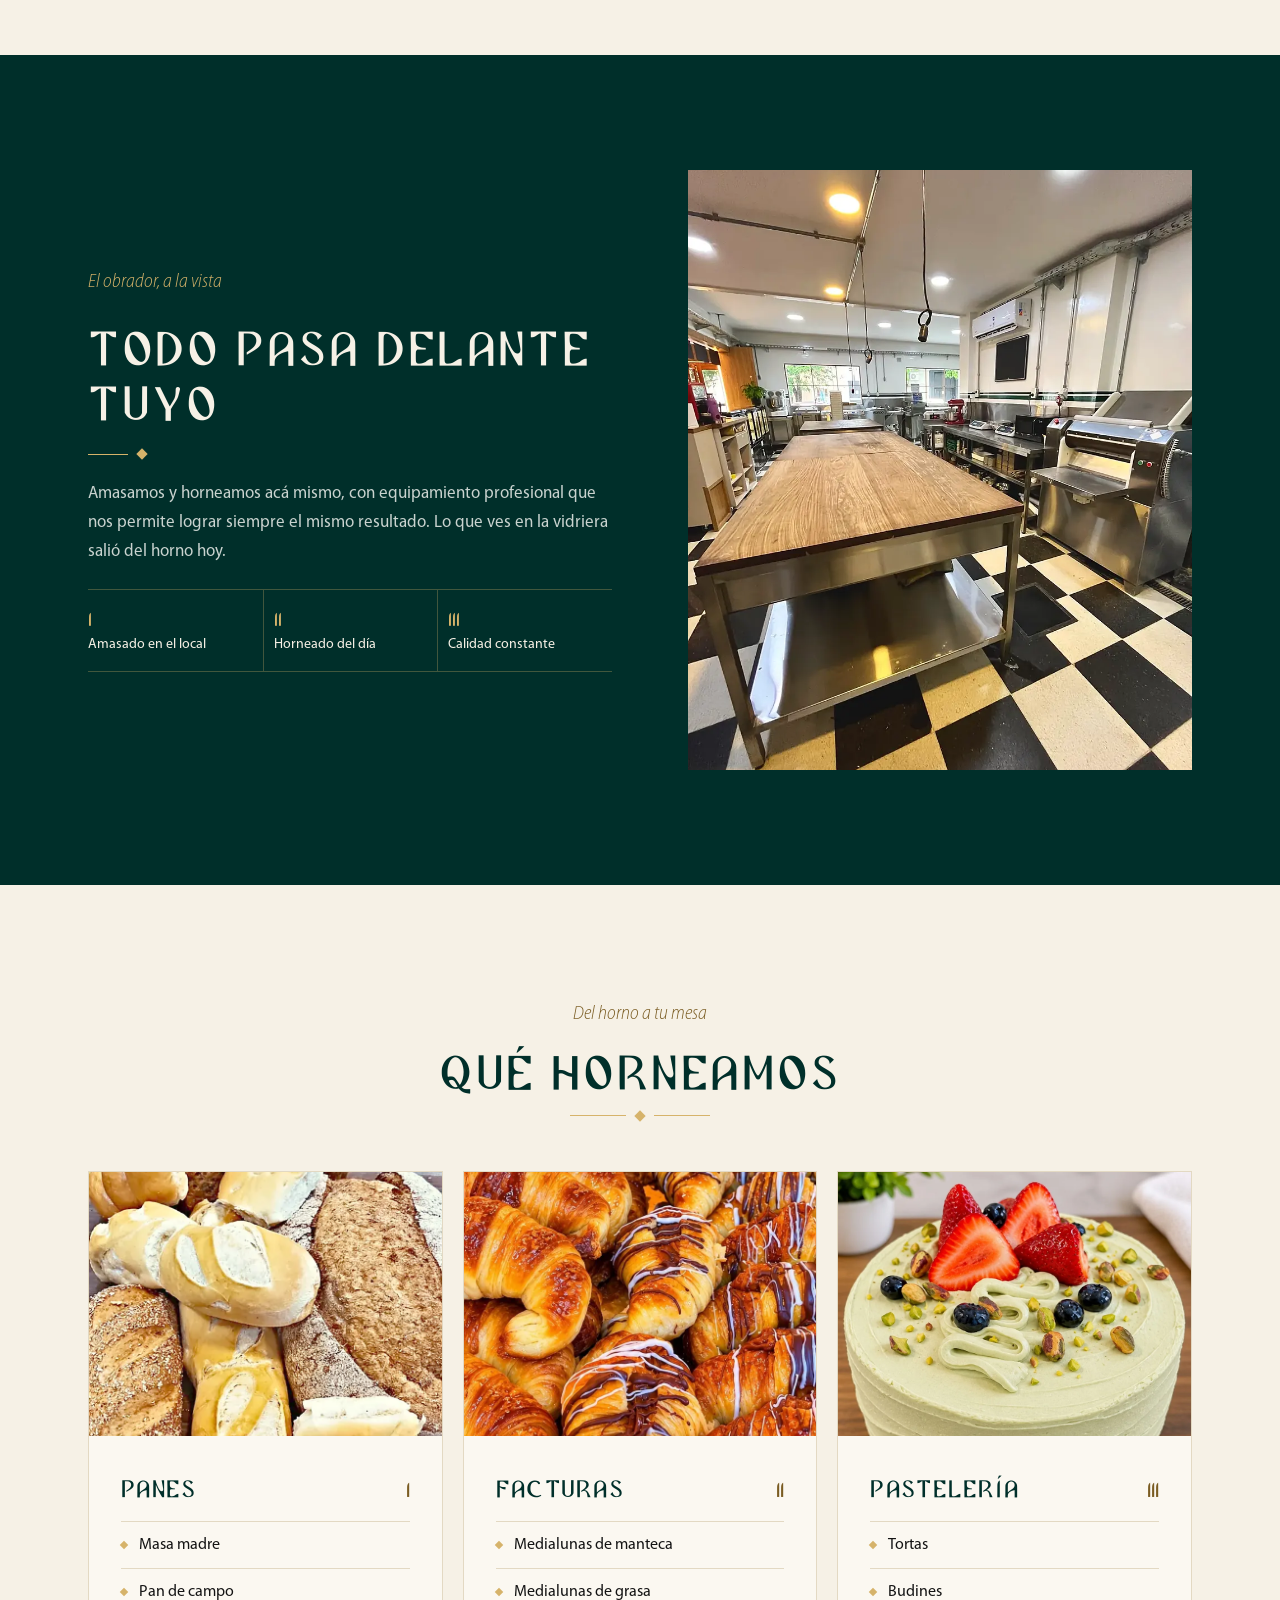
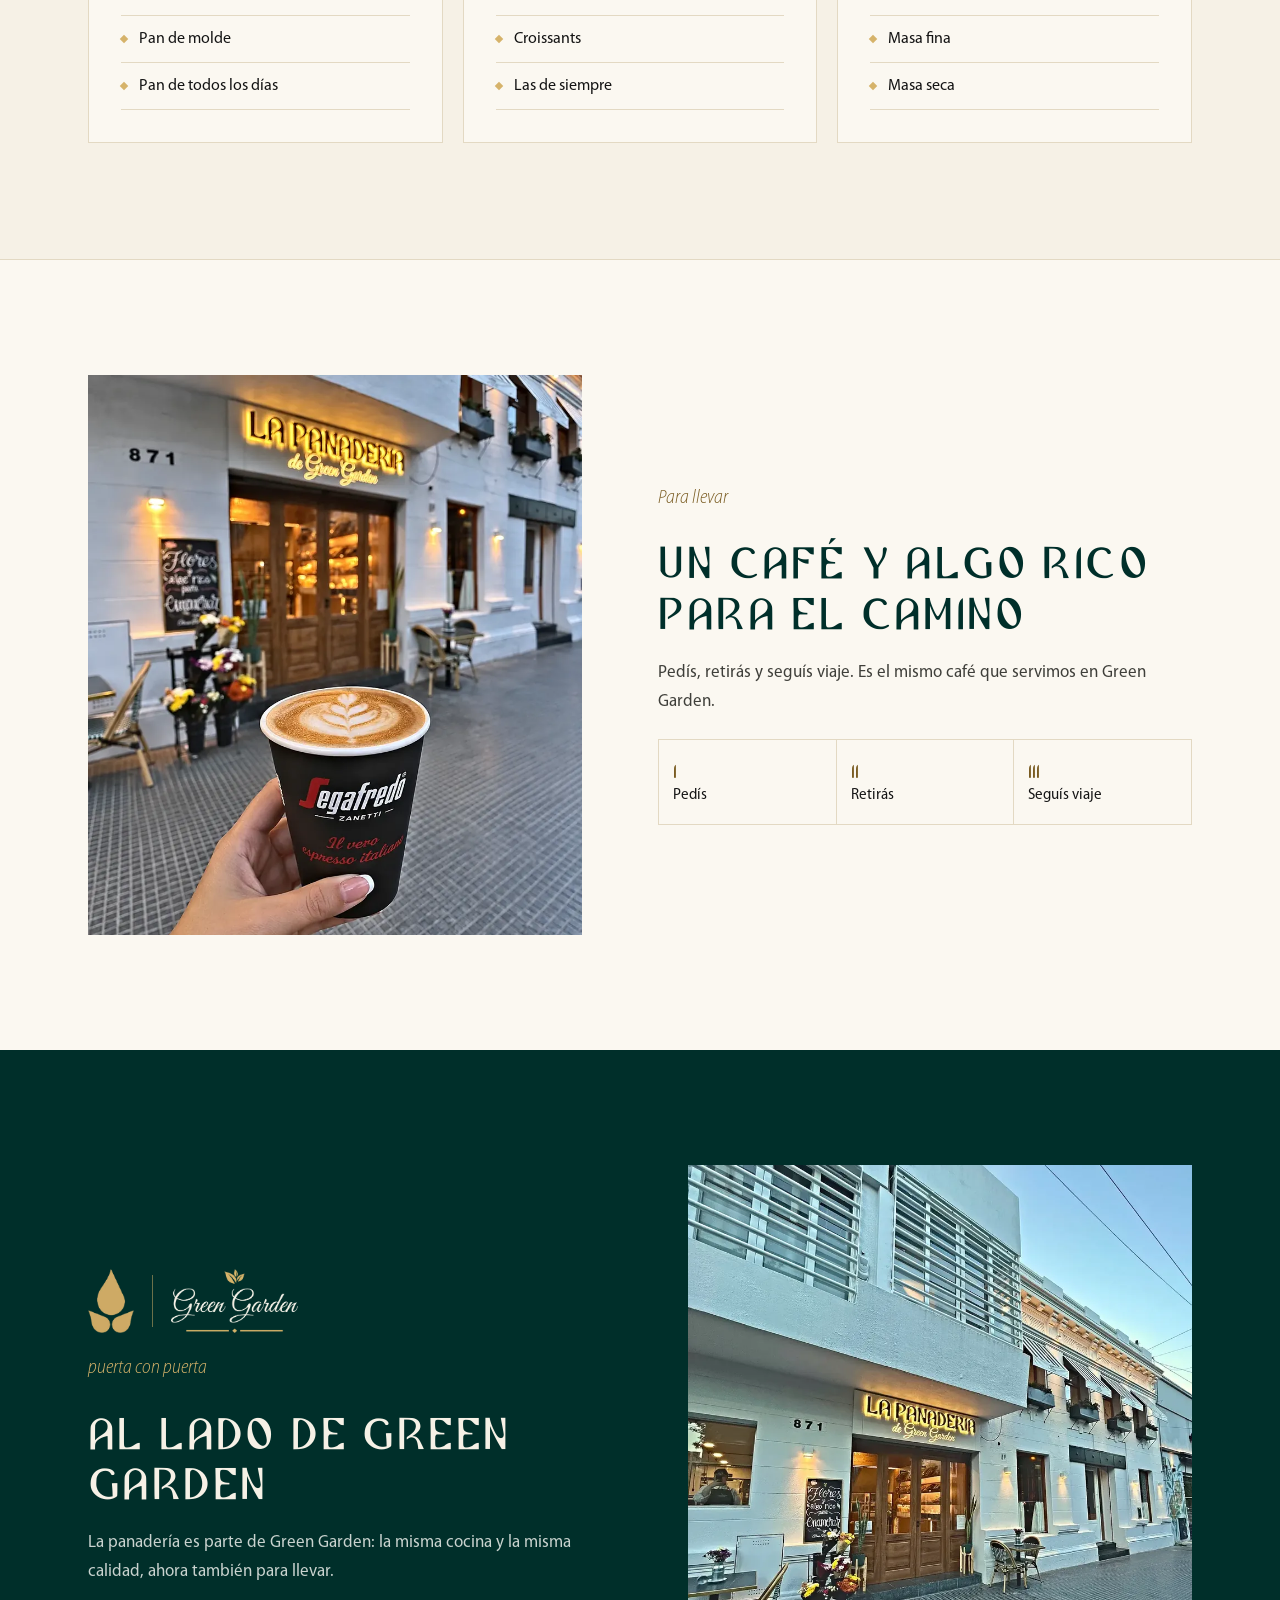
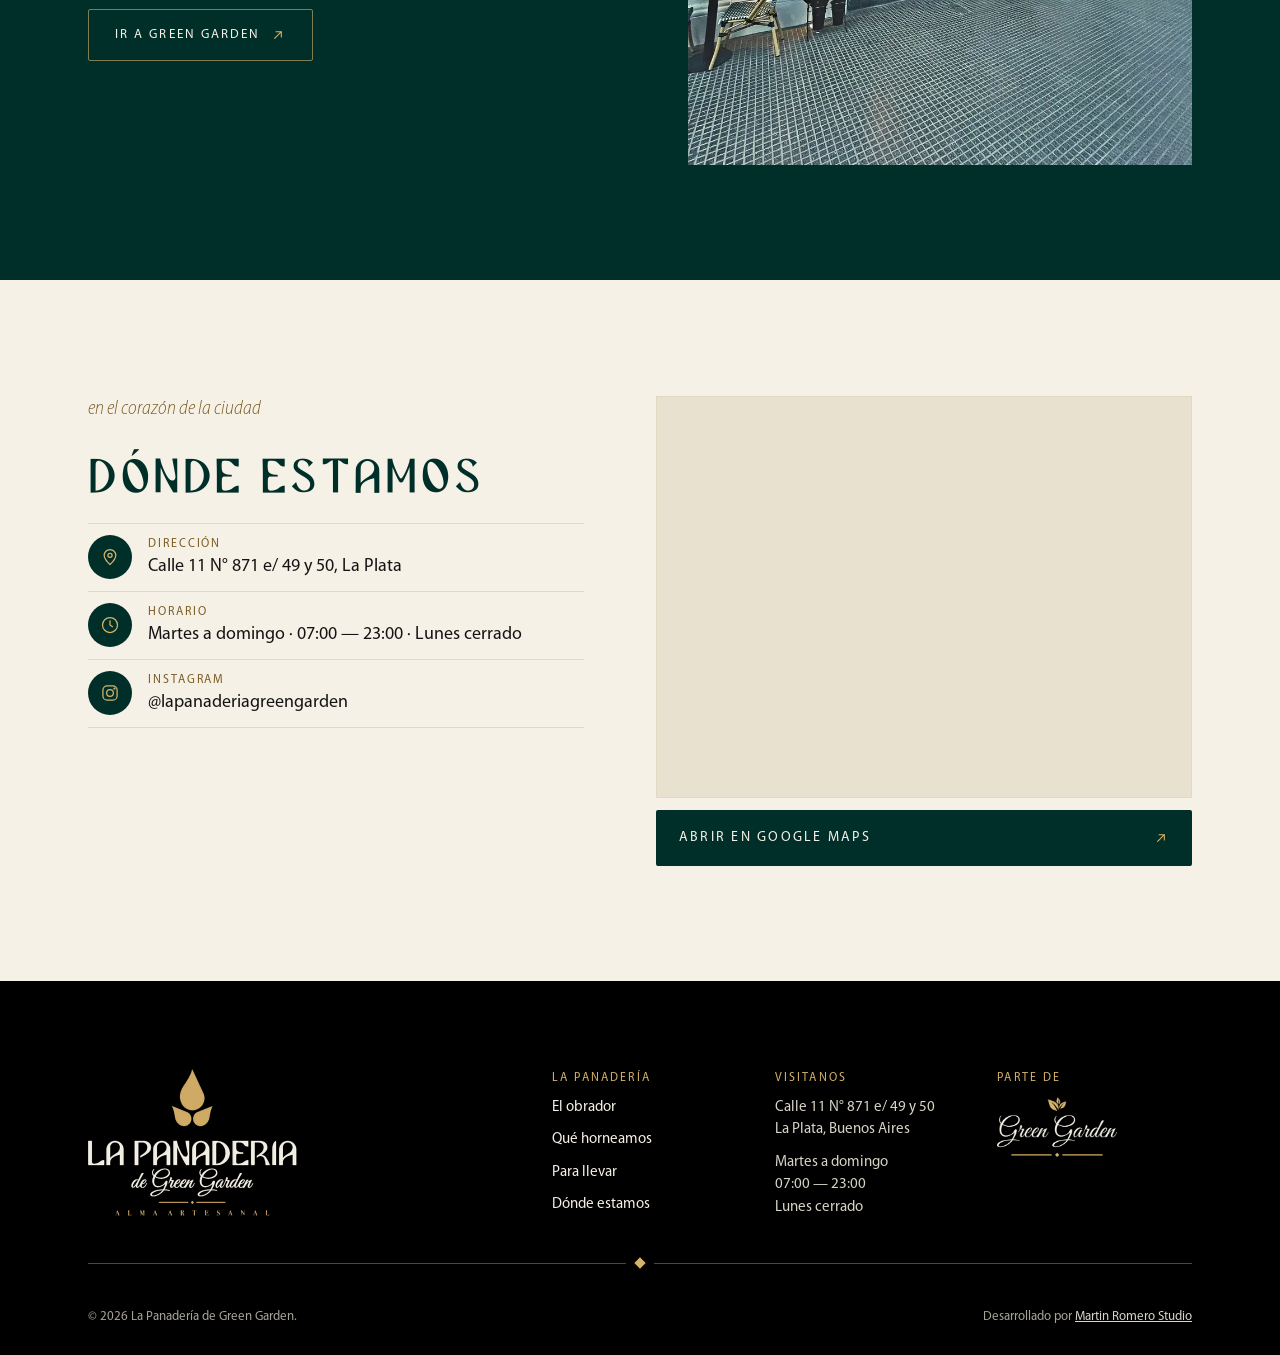
==== commit a1f9aaf8: "Torta en recorte 4:3 y foto de panes más luminosa Co-Authored-By: Claude Sonnet 5.5 <noreply@anthrop" ====
--- a/index.html
+++ b/index.html
@@ -145,7 +145,7 @@
           </div>
         </article>
         <article class="card">
-          <figure class="photo"><img class="cover" src="assets/img/pasteleria-torta.webp" width="720" height="1280" loading="lazy" decoding="async" alt="Torta de pistacho con crema verde, frutillas, arándanos y pistachos por encima"></figure>
+          <figure class="photo"><img class="cover" src="assets/img/pasteleria-torta.webp" width="960" height="720" loading="lazy" decoding="async" alt="Torta de pistacho con crema verde, frutillas, arándanos y pistachos por encima"></figure>
           <div class="card-body">
             <div class="card-head"><h3>Pastelería</h3><span class="num" aria-hidden="true">III</span></div>
             <ul class="lista">
